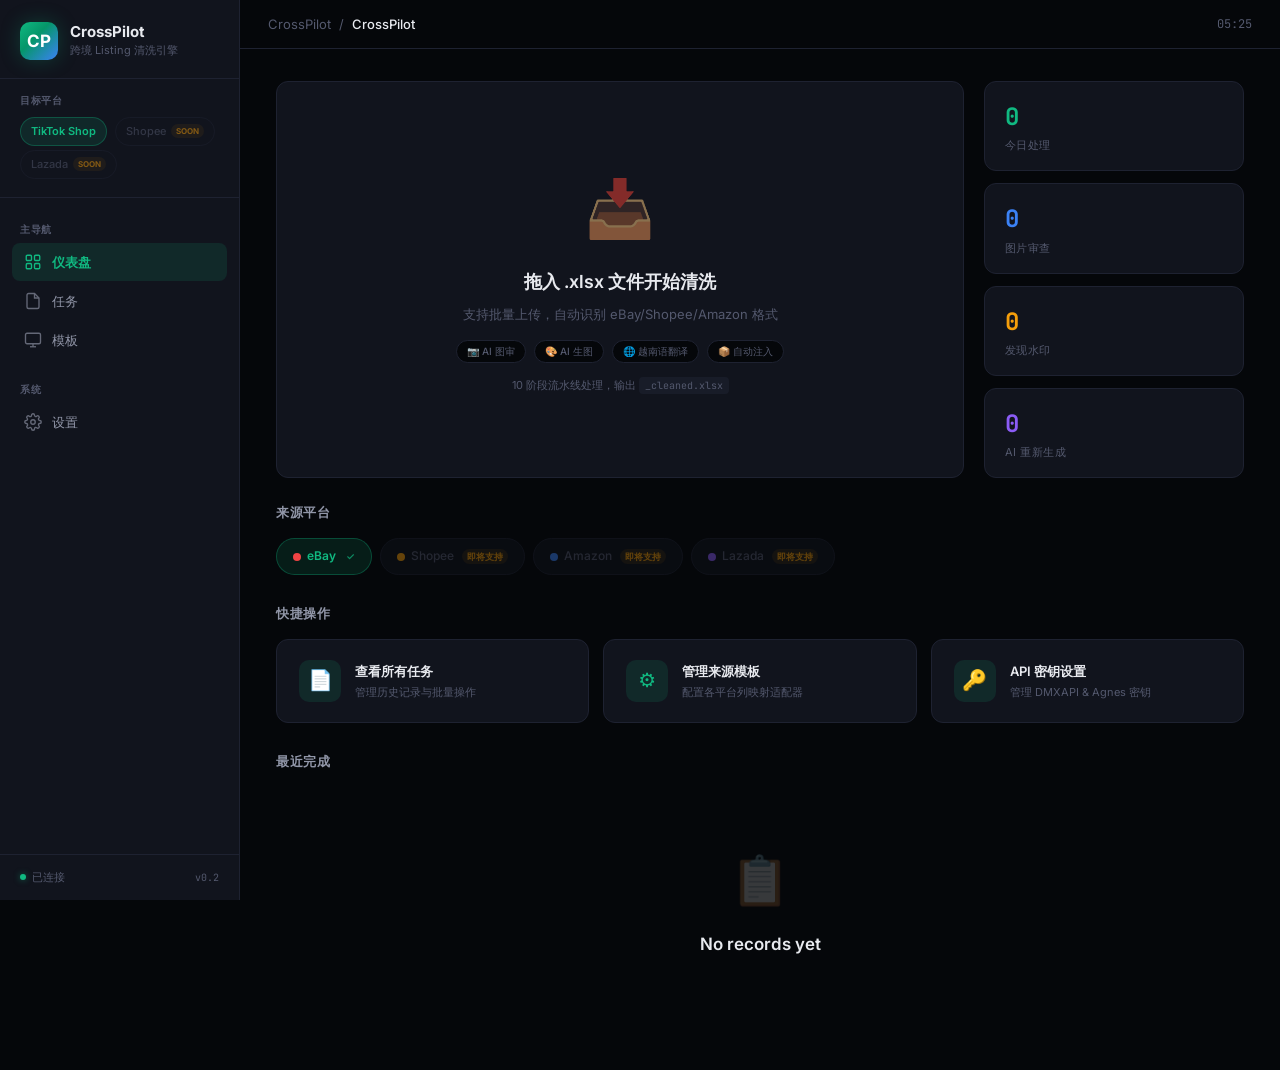
==== web/static/index.html @ ee572683 "chore: initialize sanitized baseline" ====
<!DOCTYPE html>
<html lang="zh-CN">
<head>
<meta charset="utf-8">
<meta name="viewport" content="width=device-width,initial-scale=1">
<title>CrossPilot — 跨境电商 Listing 清洗平台</title>
<link rel="preconnect" href="https://fonts.googleapis.com">
<link href="https://fonts.googleapis.com/css2?family=Inter:wght@400;500;600;700&family=JetBrains+Mono:wght@400;500;600&display=swap" rel="stylesheet">
<link rel="stylesheet" href="styles.css">
</head>
<body>

<div class="app-layout">
  <!-- ====== SIDEBAR ====== -->
  <aside class="sidebar">
    <div class="sidebar-brand">
      <div class="sidebar-logo">CP</div>
      <div>
        <div class="sidebar-title">CrossPilot</div>
        <div class="sidebar-sub">跨境 Listing 清洗引擎</div>
      </div>
    </div>

    <!-- Platform filter -->
    <div class="sidebar-platforms">
      <div class="platform-label">目标平台</div>
      <span class="platform-tag active">TikTok Shop</span>
      <span class="platform-tag soon">Shopee</span>
      <span class="platform-tag soon">Lazada</span>
    </div>

    <nav class="sidebar-nav">
      <div class="sidebar-section">主导航</div>
      <a class="sidebar-item active" data-route="/" href="#/">
        <svg viewBox="0 0 24 24" fill="none" stroke="currentColor" stroke-width="1.8"><rect x="3" y="3" width="7" height="7" rx="1.5"/><rect x="14" y="3" width="7" height="7" rx="1.5"/><rect x="3" y="14" width="7" height="7" rx="1.5"/><rect x="14" y="14" width="7" height="7" rx="1.5"/></svg>
        <span>仪表盘</span>
      </a>
      <a class="sidebar-item" data-route="/tasks" href="#/tasks">
        <svg viewBox="0 0 24 24" fill="none" stroke="currentColor" stroke-width="1.8"><path d="M14 2H6a2 2 0 00-2 2v16a2 2 0 002 2h12a2 2 0 002-2V8z"/><polyline points="14 2 14 8 20 8"/></svg>
        <span>任务</span>
      </a>
      <a class="sidebar-item" data-route="/templates" href="#/templates">
        <svg viewBox="0 0 24 24" fill="none" stroke="currentColor" stroke-width="1.8"><rect x="2" y="3" width="20" height="14" rx="2"/><line x1="8" y1="21" x2="16" y2="21"/><line x1="12" y1="17" x2="12" y2="21"/></svg>
        <span>模板</span>
      </a>

      <div class="sidebar-section" style="margin-top:8px">系统</div>
      <a class="sidebar-item" data-route="/settings" href="#/settings">
        <svg viewBox="0 0 24 24" fill="none" stroke="currentColor" stroke-width="1.8"><circle cx="12" cy="12" r="3"/><path d="M19.4 15a1.65 1.65 0 00.33 1.82l.06.06a2 2 0 01-2.83 2.83l-.06-.06a1.65 1.65 0 00-1.82-.33 1.65 1.65 0 00-1 1.51V21a2 2 0 01-4 0v-.09A1.65 1.65 0 009 19.4a1.65 1.65 0 00-1.82.33l-.06.06a2 2 0 01-2.83-2.83l.06-.06A1.65 1.65 0 004.68 15a1.65 1.65 0 00-1.51-1H3a2 2 0 010-4h.09A1.65 1.65 0 004.6 9a1.65 1.65 0 00-.33-1.82l-.06-.06a2 2 0 012.83-2.83l.06.06A1.65 1.65 0 009 4.68a1.65 1.65 0 001-1.51V3a2 2 0 014 0v.09a1.65 1.65 0 001 1.51 1.65 1.65 0 001.82-.33l.06-.06a2 2 0 012.83 2.83l-.06.06A1.65 1.65 0 0019.4 9a1.65 1.65 0 001.51 1H21a2 2 0 010 4h-.09a1.65 1.65 0 00-1.51 1z"/></svg>
        <span>设置</span>
      </a>
    </nav>

    <div class="sidebar-footer">
      <div class="sidebar-status">
        <div class="sidebar-status-dot" id="conn-dot"></div>
        <span id="conn-label">已连接</span>
      </div>
      <div class="sidebar-version">v0.2</div>
    </div>
  </aside>

  <!-- ====== MAIN ====== -->
  <main class="main">
    <div class="topbar">
      <div class="topbar-left" id="breadcrumb">
        <span style="color:var(--text-muted)">CrossPilot</span>
        <span class="sep">/</span>
        <span class="current">仪表盘</span>
      </div>
      <div class="topbar-right">
        <span class="tb-badge" id="running-badge" hidden>0 运行中</span>
        <span class="tb-clock" id="clock"></span>
      </div>
    </div>

    <div class="content" id="view">
      <!-- Rendered by SPA router -->
    </div>
  </main>
</div>

<div id="toast-container"></div>
<input type="file" id="filepick" accept=".xlsx" multiple hidden>

<script src="app.js?v=5"></script>
</body>
</html>
---- web/static/styles.css ----
/* ===== Design Tokens ===== */
:root {
  --bg: #05070a;
  --bg-elevated: #0b0e14;
  --surface: #11141d;
  --surface-hover: #181c28;
  --border: #1e2231;
  --border-strong: #2a2f40;
  --text: #e8eaef;
  --text-secondary: #9196a8;
  --text-muted: #54596e;
  --accent: #10b981;
  --accent-soft: rgba(16,185,129,.12);
  --accent-hover: #0d9668;
  --blue: #3b82f6;
  --blue-soft: rgba(59,130,246,.12);
  --amber: #f59e0b;
  --amber-soft: rgba(245,158,11,.12);
  --purple: #8b5cf6;
  --purple-soft: rgba(139,92,246,.12);
  --rose: #f43f5e;
  --rose-soft: rgba(244,63,94,.12);
  --cyan: #06b6d4;
  --cyan-soft: rgba(6,182,212,.12);
  --danger: #ef4444;
  --danger-soft: rgba(239,68,68,.1);
  --radius-sm: 8px;
  --radius: 12px;
  --radius-lg: 16px;
  --shadow-sm: 0 1px 2px rgba(0,0,0,.4);
  --shadow: 0 1px 3px rgba(0,0,0,.4), 0 4px 12px rgba(0,0,0,.3);
  --shadow-lg: 0 8px 32px rgba(0,0,0,.5);
  --font: 'Inter', system-ui, -apple-system, sans-serif;
  --font-mono: 'JetBrains Mono', 'Cascadia Code', monospace;
  --transition: 180ms ease;
  --sidebar-w: 240px;
}

/* ===== Reset & Base ===== */
*,*::before,*::after{box-sizing:border-box;margin:0;padding:0}
body{
  font-family:var(--font);background:var(--bg);color:var(--text);
  line-height:1.55;-webkit-font-smoothing:antialiased;min-height:100vh;overflow-x:hidden;
}
h1{font-size:24px;font-weight:700;letter-spacing:-.02em}
h2{font-size:17px;font-weight:600}
h3{font-size:13px;font-weight:600;color:var(--text-secondary);text-transform:uppercase;letter-spacing:.05em;margin-bottom:14px}
a{color:var(--accent);text-decoration:none;transition:color var(--transition)}
a:hover{color:var(--accent-hover)}

/* ===== App Shell ===== */
.app-layout{display:flex;min-height:100vh}

/* ===== Sidebar ===== */
.sidebar{
  width:var(--sidebar-w);min-height:100vh;background:var(--surface);
  border-right:1px solid var(--border);display:flex;flex-direction:column;flex-shrink:0;
  position:sticky;top:0;height:100vh;z-index:10;padding:0;
}
.sidebar-brand{
  padding:22px 20px 18px;display:flex;align-items:center;gap:12px;
  border-bottom:1px solid var(--border);
}
.sidebar-logo{
  width:38px;height:38px;border-radius:10px;
  background:linear-gradient(135deg, #10b981 0%, #059669 40%, #3b82f6 100%);
  display:flex;align-items:center;justify-content:center;
  font-size:17px;color:#fff;font-weight:700;flex-shrink:0;
  box-shadow:0 0 20px rgba(16,185,129,.25);
}
.sidebar-title{font-size:15px;font-weight:700;color:var(--text);line-height:1.2}
.sidebar-sub{font-size:11px;color:var(--text-muted);margin-top:1px}

/* Platform selector in sidebar */
.sidebar-platforms{padding:14px 20px;border-bottom:1px solid var(--border)}
.platform-label{font-size:10px;font-weight:600;color:var(--text-muted);text-transform:uppercase;letter-spacing:.06em;margin-bottom:8px}
.platform-tag{
  display:inline-flex;align-items:center;gap:5px;padding:5px 10px;border-radius:99px;
  font-size:11px;font-weight:500;margin:0 4px 4px 0;cursor:pointer;
  border:1px solid var(--border);color:var(--text-muted);
  transition:all var(--transition);font-family:var(--font);
}
.platform-tag:hover{color:var(--text);border-color:var(--border-strong)}
.platform-tag.active{background:var(--accent-soft);color:var(--accent);border-color:rgba(16,185,129,.3);font-weight:600}
.platform-tag.soon{opacity:.5;cursor:default}
.platform-tag.soon::after{content:'SOON';font-size:8px;font-weight:700;color:var(--amber);background:var(--amber-soft);padding:1px 5px;border-radius:99px}

.sidebar-nav{flex:1;padding:10px 12px;overflow-y:auto}
.sidebar-section{font-size:10px;font-weight:600;color:var(--text-muted);text-transform:uppercase;letter-spacing:.06em;padding:14px 8px 6px}
.sidebar-item{
  display:flex;align-items:center;gap:10px;padding:9px 12px;border-radius:var(--radius-sm);
  font-size:13px;font-weight:500;color:var(--text-secondary);cursor:pointer;
  transition:all var(--transition);border:0;background:transparent;width:100%;text-align:left;
  font-family:var(--font);text-decoration:none;margin-bottom:1px;
}
.sidebar-item:hover{background:var(--surface-hover);color:var(--text)}
.sidebar-item.active{background:var(--accent-soft);color:var(--accent);font-weight:600}
.sidebar-item svg{width:18px;height:18px;flex-shrink:0;opacity:.65}
.sidebar-item.active svg{opacity:1}
.sidebar-item .badge-pill{
  margin-left:auto;font-size:10px;font-weight:700;padding:1px 7px;border-radius:99px;
  background:var(--accent);color:#fff;
}

.sidebar-footer{
  padding:14px 20px;border-top:1px solid var(--border);
  display:flex;align-items:center;justify-content:space-between;
}
.sidebar-status{display:flex;align-items:center;gap:6px;font-size:11px;color:var(--text-muted)}
.sidebar-status-dot{width:6px;height:6px;border-radius:50%;background:var(--accent);flex-shrink:0;box-shadow:0 0 6px rgba(16,185,129,.5)}
.sidebar-version{font-family:var(--font-mono);font-size:10px;color:var(--text-muted)}

/* ===== Main Content ===== */
.main{flex:1;display:flex;flex-direction:column;min-width:0}
.topbar{
  padding:14px 28px;border-bottom:1px solid var(--border);
  background:var(--bg);position:sticky;top:0;z-index:5;
  display:flex;align-items:center;justify-content:space-between;
}
.topbar-left{display:flex;align-items:center;gap:8px;font-size:13px}
.topbar-left .sep{color:var(--text-muted)}
.topbar-left .current{color:var(--text);font-weight:500}
.topbar-right{display:flex;align-items:center;gap:14px}
.tb-badge{
  font-size:11px;font-weight:600;padding:4px 12px;border-radius:99px;
  background:var(--blue-soft);color:var(--blue);
}
.tb-badge.running{animation:pulse-bg 2s ease-in-out infinite}
@keyframes pulse-bg{0%,100%{opacity:1}50%{opacity:.5}}
.tb-clock{font-size:12px;color:var(--text-muted);font-family:var(--font-mono)}

.content{padding:32px 36px 48px;flex:1}

/* ===== Hero Grid (Dashboard) ===== */
.hero-grid{display:grid;grid-template-columns:1fr 260px;gap:20px;margin-bottom:20px}
@media(max-width:900px){.hero-grid{grid-template-columns:1fr}}

/* ===== Upload Hero ===== */
.upload-hero{
  background:var(--surface);border:1px solid var(--border);border-radius:var(--radius);
  padding:40px 36px;text-align:center;cursor:pointer;position:relative;overflow:hidden;
  transition:all var(--transition);min-height:280px;display:flex;align-items:center;justify-content:center;
}
.upload-hero:hover{border-color:var(--accent);box-shadow:0 0 30px rgba(16,185,129,.1)}
.upload-hero.over{border-color:var(--accent);background:rgba(16,185,129,.04);box-shadow:0 0 40px rgba(16,185,129,.15)}
.upload-hero-content{position:relative;z-index:1}
.upload-hero-icon{font-size:56px;margin-bottom:16px;display:block;opacity:.5}
.upload-hero.over .upload-hero-icon{opacity:.8;color:var(--accent)}
.upload-hero-title{font-size:18px;font-weight:600;color:var(--text);margin-bottom:8px}
.upload-hero-sub{font-size:13px;color:var(--text-muted);margin-bottom:16px}
.upload-hero-meta{display:flex;gap:8px;justify-content:center;flex-wrap:wrap;margin-bottom:14px}
.uh-tag{font-size:10px;font-weight:500;color:var(--text-muted);background:var(--bg);padding:3px 10px;border-radius:99px;border:1px solid var(--border)}
.upload-hero-hint{font-size:11px;color:var(--text-muted)}
.upload-hero-hint code{background:var(--surface-hover);padding:2px 6px;border-radius:4px;font-family:var(--font-mono);font-size:10px}

/* ===== Stats Panel (compact, right side) ===== */
.stats-panel{display:flex;flex-direction:column;gap:12px}
.stat-mini{
  background:var(--surface);border:1px solid var(--border);border-radius:var(--radius);
  padding:16px 20px;transition:all var(--transition);
}
.stat-mini:hover{border-color:var(--border-strong)}
.stat-mini-val{font-family:var(--font-mono);font-size:24px;font-weight:700;margin-bottom:2px}
.stat-mini-lbl{font-size:11px;color:var(--text-muted);text-transform:uppercase;letter-spacing:.04em}

/* ===== Hero Section (Dashboard welcome) ===== */
.welcome-card{
  background:linear-gradient(135deg, var(--surface) 0%, #151a28 50%, #0f1a15 100%);
  border:1px solid var(--border);border-radius:var(--radius-lg);padding:32px 36px;
  margin-bottom:28px;position:relative;overflow:hidden;
}
.welcome-card::after{
  content:'';position:absolute;top:-60px;right:-40px;width:200px;height:200px;
  background:radial-gradient(circle, rgba(16,185,129,.08) 0%, transparent 70%);
  border-radius:50%;pointer-events:none;
}
.welcome-title{font-size:22px;font-weight:700;color:var(--text);margin-bottom:6px}
.welcome-sub{font-size:14px;color:var(--text-muted);max-width:500px}
.welcome-actions{display:flex;gap:10px;margin-top:18px}

/* ===== Stat Cards ===== */
.stat-grid{display:grid;grid-template-columns:repeat(auto-fit,minmax(170px,1fr));gap:14px;margin-bottom:28px}
.stat-card{
  background:var(--surface);border:1px solid var(--border);border-radius:var(--radius);
  padding:18px 20px;transition:all var(--transition);
}
.stat-card:hover{border-color:var(--border-strong)}
.stat-card .stat-icon{font-size:22px;margin-bottom:10px;display:block;opacity:.8}
.stat-card .val{font-family:var(--font-mono);font-size:28px;font-weight:700;color:var(--text);margin-bottom:3px}
.stat-card .lbl{font-size:12px;color:var(--text-muted)}
.stat-card.accent{border-color:rgba(16,185,129,.2);background:var(--accent-soft)}
.stat-card.accent .val{color:var(--accent)}
.stat-card.blue{border-color:rgba(59,130,246,.2);background:var(--blue-soft)}
.stat-card.blue .val{color:var(--blue)}
.stat-card.amber{border-color:rgba(245,158,11,.2);background:var(--amber-soft)}
.stat-card.amber .val{color:var(--amber)}

/* ===== Section Header ===== */
.section-head{display:flex;align-items:center;justify-content:space-between;margin-bottom:16px}
.section-head h3{margin-bottom:0}
.section-actions{display:flex;gap:8px}

/* ===== Upload Zone (compact for dashboard) ===== */
.drop-zone{
  border:2px dashed var(--border);border-radius:var(--radius);
  padding:36px 24px;text-align:center;cursor:pointer;
  transition:all var(--transition);background:var(--surface);
  margin-bottom:20px;
}
.drop-zone:hover{border-color:var(--accent-hover);background:rgba(16,185,129,.02)}
.drop-zone.over{border-color:var(--accent);background:rgba(16,185,129,.05)}
.drop-zone-icon{font-size:32px;margin-bottom:10px;display:block;opacity:.35}
.drop-zone.over .drop-zone-icon{opacity:.5;color:var(--accent)}
.drop-zone h2{font-size:15px;font-weight:600;margin-bottom:4px}
.drop-zone p{font-size:13px;color:var(--text-muted)}
.drop-hint{font-size:11px;color:var(--text-muted);margin-top:8px}
.drop-hint code{background:var(--surface-hover);padding:2px 6px;border-radius:4px;font-family:var(--font-mono);font-size:10px}

/* Platform selector row above upload */
.platform-row{
  display:flex;gap:8px;margin-bottom:20px;flex-wrap:wrap;
}
.platform-chip{
  display:flex;align-items:center;gap:6px;padding:8px 16px;border-radius:99px;
  font-size:12px;font-weight:500;cursor:pointer;
  border:1px solid var(--border);background:var(--surface);color:var(--text-muted);
  transition:all var(--transition);font-family:var(--font);
}
.platform-chip:hover{border-color:var(--border-strong);color:var(--text)}
.platform-chip.active{background:var(--accent-soft);color:var(--accent);border-color:rgba(16,185,129,.3);font-weight:600}
.platform-chip .chip-dot{width:8px;height:8px;border-radius:50%;flex-shrink:0}
.platform-chip .chip-dot.ebay{background:var(--danger)}
.platform-chip .chip-dot.shopee{background:var(--amber)}
.platform-chip .chip-dot.amazon{background:var(--blue)}
.platform-chip .chip-dot.lazada{background:var(--purple)}
.platform-chip.soon{opacity:.4;cursor:default}
.platform-chip.soon .chip-soon{font-size:9px;font-weight:700;color:var(--amber);background:var(--amber-soft);padding:1px 5px;border-radius:99px;margin-left:2px}

/* ===== Cards ===== */
.card{
  background:var(--surface);border:1px solid var(--border);
  border-radius:var(--radius);padding:22px;
  transition:border-color var(--transition);
}
.card:hover{border-color:var(--border-strong)}

/* ===== Progress Card ===== */
.task-card{margin-bottom:20px}
.task-head{display:flex;justify-content:space-between;align-items:flex-start;margin-bottom:14px;gap:12px}
.task-head h2{font-size:15px;font-weight:600;word-break:break-all}
.task-meta{font-size:12px;color:var(--text-muted);display:flex;gap:12px;align-items:center;flex-wrap:wrap}
.badge{
  display:inline-block;padding:3px 10px;border-radius:99px;
  font-size:10px;font-weight:600;text-transform:uppercase;letter-spacing:.04em;
}
.badge-queued{background:var(--surface-hover);color:var(--text-muted)}
.badge-running{background:var(--blue-soft);color:var(--blue)}
.badge-done{background:var(--accent-soft);color:var(--accent)}
.badge-failed{background:var(--danger-soft);color:var(--danger)}

/* ===== Stage Pipeline ===== */
.stages{display:flex;gap:3px;margin-bottom:10px;overflow-x:auto;padding:1px}
.stage-dot{flex:1;min-width:18px;height:5px;border-radius:99px;background:var(--border);transition:all var(--transition)}
.stage-dot.done{background:var(--accent)}
.stage-dot.current{background:var(--accent);box-shadow:0 0 8px rgba(16,185,129,.4);animation:pulse 2s ease-in-out infinite}
@keyframes pulse{0%,100%{box-shadow:0 0 8px rgba(16,185,129,.4)}50%{box-shadow:0 0 16px rgba(16,185,129,.6)}}
.stage-labels{display:flex;justify-content:space-between;gap:3px;overflow-x:auto}
.stage-label{font-size:9px;text-align:center;color:var(--text-muted);min-width:42px}
.stage-label.active{color:var(--accent);font-weight:600}

/* ===== Progress Bar ===== */
.progress-section{margin:14px 0}
.progress-info{display:flex;justify-content:space-between;align-items:baseline;margin-bottom:7px}
.progress-title{font-size:13px;font-weight:500}
.progress-stats{font-size:13px;color:var(--text-secondary)}
.progress-stats span{font-family:var(--font-mono);font-weight:500;color:var(--text)}
.progress-bar{height:8px;background:var(--bg);border-radius:99px;overflow:hidden}
.progress-fill{height:100%;background:linear-gradient(90deg, var(--accent), #059669);border-radius:99px;transition:width .4s ease}
.progress-eta{font-size:11px;color:var(--text-muted);margin-top:5px;font-family:var(--font-mono)}

/* ===== Buttons ===== */
.btn{
  display:inline-flex;align-items:center;gap:6px;
  padding:9px 18px;border-radius:var(--radius-sm);font-family:var(--font);
  font-size:13px;font-weight:600;cursor:pointer;transition:all var(--transition);
  border:0;text-decoration:none;white-space:nowrap;
}
.btn-primary{background:var(--accent);color:#fff;box-shadow:0 0 16px rgba(16,185,129,.15)}
.btn-primary:hover{background:var(--accent-hover);box-shadow:0 0 24px rgba(16,185,129,.25)}
.btn-ghost{background:transparent;color:var(--text-secondary);border:1px solid var(--border)}
.btn-ghost:hover{background:var(--surface-hover);color:var(--text);border-color:var(--border-strong)}
.btn-danger{background:transparent;color:var(--danger);border:1px solid rgba(239,68,68,.25)}
.btn-danger:hover{background:var(--danger-soft)}
.btn-sm{padding:5px 11px;font-size:11px;border-radius:6px}
.btn-lg{padding:12px 26px;font-size:15px}
.cta-row{display:flex;gap:10px;align-items:center;flex-wrap:wrap;margin-top:16px}

/* ===== Table ===== */
.table-wrap{border-radius:var(--radius);border:1px solid var(--border);overflow:hidden}
.table-wrap table{width:100%;border-collapse:collapse;font-size:13px}
.table-wrap th{padding:10px 16px;text-align:left;font-size:10px;font-weight:600;color:var(--text-muted);text-transform:uppercase;letter-spacing:.05em;background:var(--surface);border-bottom:1px solid var(--border)}
.table-wrap td{padding:11px 16px;border-bottom:1px solid var(--border);color:var(--text-secondary)}
.table-wrap tr:hover td{background:var(--surface-hover);color:var(--text)}
.table-wrap tr:last-child td{border-bottom:0}
.status-dot{display:inline-block;width:7px;height:7px;border-radius:50%}
.status-dot.queued{background:var(--text-muted)}
.status-dot.running{background:var(--blue);animation:pulse 1.5s ease-in-out infinite}
.status-dot.done{background:var(--accent)}
.status-dot.failed{background:var(--danger)}

/* ===== Empty State ===== */
.empty-state{padding:56px 16px;text-align:center}
.empty-state-icon{font-size:48px;opacity:.2;margin-bottom:14px;display:block}
.empty-state h3{font-size:17px;color:var(--text);margin-bottom:8px;text-transform:none;letter-spacing:0}
.empty-state p{font-size:13px;color:var(--text-muted);max-width:420px;margin:0 auto 16px}

/* ===== Timeline ===== */
.timeline{position:relative;padding-left:28px}
.timeline::before{content:'';position:absolute;left:7px;top:4px;bottom:4px;width:2px;background:var(--border)}
.tl-item{position:relative;padding-bottom:18px}
.tl-item:last-child{padding-bottom:0}
.tl-dot{position:absolute;left:-25px;top:4px;width:12px;height:12px;border-radius:50%;background:var(--border);border:2px solid var(--surface)}
.tl-dot.done{background:var(--accent)}
.tl-dot.current{background:var(--accent);box-shadow:0 0 8px rgba(16,185,129,.5)}
.tl-dot.failed{background:var(--danger)}
.tl-stage{font-size:14px;font-weight:500;color:var(--text)}
.tl-detail{font-size:11px;color:var(--text-muted);margin-top:2px;font-family:var(--font-mono)}

/* ===== Thumbnail grid ===== */
.thumb-grid{display:grid;grid-template-columns:repeat(auto-fill,minmax(110px,1fr));gap:8px}
.thumb-item{aspect-ratio:1;border-radius:var(--radius-sm);overflow:hidden;background:var(--bg);border:1px solid var(--border);position:relative}
.thumb-item img{width:100%;height:100%;object-fit:cover}
.thumb-badge{position:absolute;bottom:4px;right:4px;font-size:9px;padding:1px 6px;border-radius:99px;font-weight:700;color:#fff}
.thumb-badge.wm{background:var(--amber)}.thumb-badge.gen{background:var(--blue)}

/* ===== Settings ===== */
.form-group{margin-bottom:22px}
.form-group label{display:block;font-size:13px;font-weight:500;margin-bottom:6px;color:var(--text-secondary)}
.form-group small{display:block;font-size:11px;color:var(--text-muted);margin-top:4px}
.form-row{display:flex;gap:8px}.form-row input{flex:1}
input[type="password"],input[type="text"],select{
  width:100%;padding:10px 14px;border:1px solid var(--border);border-radius:var(--radius-sm);
  background:var(--bg);color:var(--text);font-family:var(--font-mono);font-size:13px;
  transition:border-color var(--transition);outline:0;
}
input:focus,select:focus{border-color:var(--accent)}
input::placeholder{color:var(--text-muted)}
select{font-family:var(--font)}
.key-status{font-size:11px;padding:3px 10px;border-radius:99px;display:inline-block;font-weight:600}
.key-status.set{background:var(--accent-soft);color:var(--accent)}
.key-status.unset{background:var(--danger-soft);color:var(--danger)}

/* ===== Error ===== */
.error-block{
  background:var(--danger-soft);border:1px solid rgba(239,68,68,.2);
  border-radius:var(--radius-sm);padding:14px 16px;
  font-family:var(--font-mono);font-size:12px;color:var(--danger);
  white-space:pre-wrap;word-break:break-all;max-height:200px;overflow:auto;
}

/* ===== Toast ===== */
.toast{position:fixed;bottom:24px;right:24px;padding:12px 20px;border-radius:var(--radius-sm);font-size:13px;font-weight:500;z-index:100;box-shadow:var(--shadow-lg);animation:slideUp .3s ease}
@keyframes slideUp{from{opacity:0;transform:translateY(12px)}to{opacity:1;transform:translateY(0)}}
.toast-success{background:var(--accent);color:#fff}
.toast-error{background:var(--danger);color:#fff}

/* ===== Quick Actions (dashboard) ===== */
.quick-grid{display:grid;grid-template-columns:repeat(auto-fit,minmax(220px,1fr));gap:14px;margin-bottom:28px}
.quick-card{
  background:var(--surface);border:1px solid var(--border);border-radius:var(--radius);
  padding:20px 22px;cursor:pointer;transition:all var(--transition);
  display:flex;align-items:center;gap:14px;
}
.quick-card:hover{border-color:var(--border-strong);background:var(--surface-hover)}
.quick-card .qc-icon{
  width:42px;height:42px;border-radius:10px;display:flex;align-items:center;justify-content:center;
  font-size:20px;flex-shrink:0;
}
.qc-icon.ebay{background:rgba(244,63,94,.12);color:var(--rose)}
.qc-icon.shopee{background:var(--amber-soft);color:var(--amber)}
.qc-icon.amazon{background:var(--blue-soft);color:var(--blue)}
.qc-icon.lazada{background:var(--purple-soft);color:var(--purple)}
.qc-icon.generic{background:var(--accent-soft);color:var(--accent)}
.quick-card .qc-text{font-size:13px;font-weight:600;color:var(--text)}
.quick-card .qc-sub{font-size:11px;color:var(--text-muted);margin-top:2px}

/* ===== Template Card ===== */
.template-card{display:flex;align-items:center;justify-content:space-between;padding:14px 18px;border:1px solid var(--border);border-radius:var(--radius);margin-bottom:8px;background:var(--surface)}
.template-card code{font-family:var(--font-mono);color:var(--text);font-size:13px}
.template-card .tmpl-meta{font-size:11px;color:var(--text-muted);margin-top:2px}
.template-card .badge{font-size:10px}

/* ===== Responsive ===== */
@media(max-width:768px){
  .sidebar{width:54px}
  .sidebar-title,.sidebar-sub,.sidebar-platforms,.sidebar-section,.sidebar-item span,.sidebar-footer{display:none}
  .sidebar-item{justify-content:center;padding:10px}
  .sidebar-nav{padding:8px 4px}
  .sidebar-brand{justify-content:center;padding:14px 0}
  .content{padding:16px}
  .stat-grid{grid-template-columns:repeat(2,1fr)}
  .quick-grid{grid-template-columns:1fr}
  .stages{gap:2px}.stage-dot{min-width:12px;height:3px}.stage-label{font-size:7px;min-width:32px}
  .table-wrap{overflow-x:auto}.table-wrap table{min-width:600px}
  .welcome-card{padding:20px 22px}
}
/* Spinner */
.spinner {
  width: 36px; height: 36px;
  border: 3px solid var(--border);
  border-top-color: var(--accent);
  border-radius: 50%;
  animation: spin .6s linear infinite;
  margin: 0 auto;
}
@keyframes spin { to { transform: rotate(360deg); } }
}
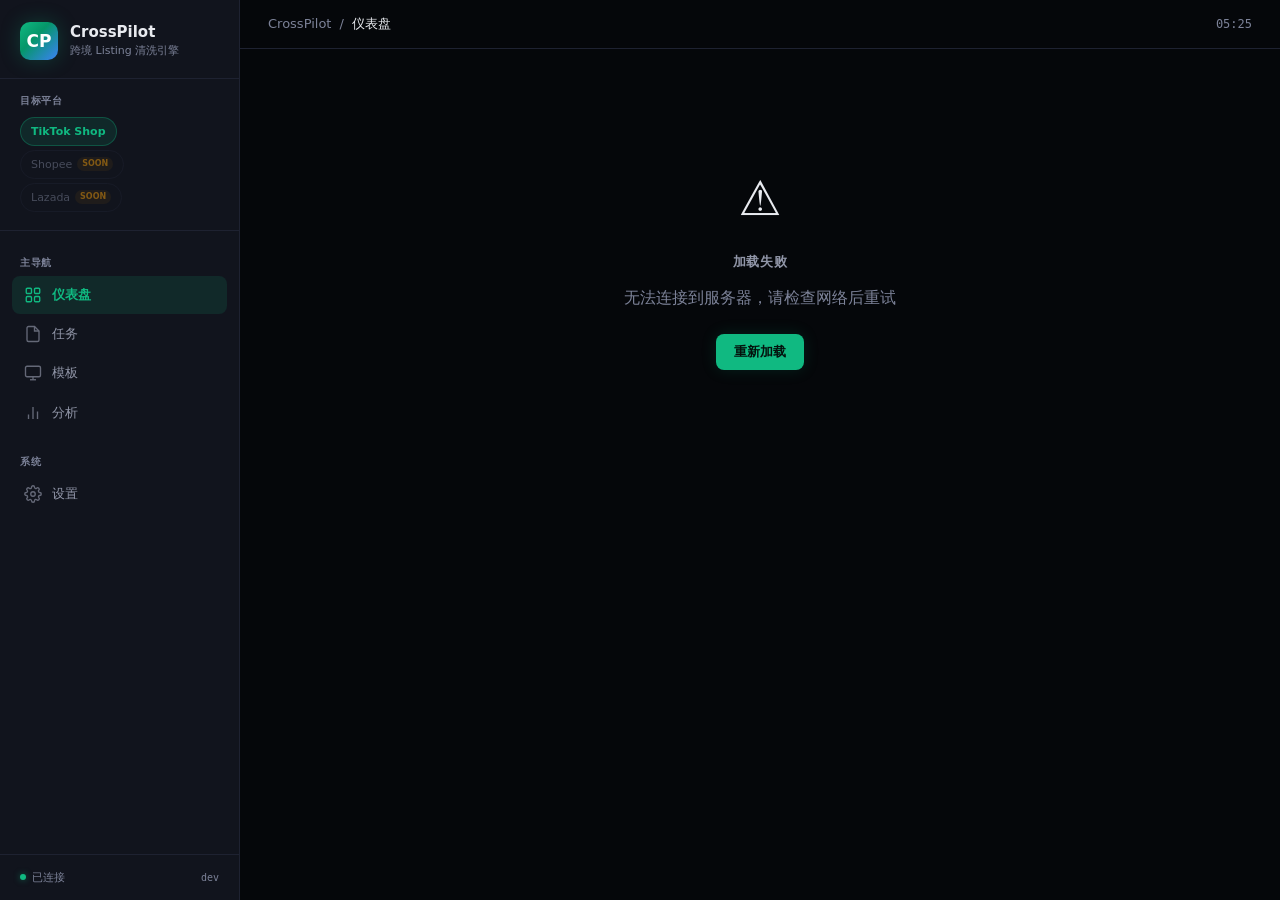
==== commit 159c2b0c: "feat: prepare CrossPilot v2 release slice Created via GitHub API because local git HTTPS/SSH transpo" ====
--- a/web/static/index.html
+++ b/web/static/index.html
@@ -1,88 +1,91 @@
-<!DOCTYPE html>
-<html lang="zh-CN">
-<head>
-<meta charset="utf-8">
-<meta name="viewport" content="width=device-width,initial-scale=1">
-<title>CrossPilot — 跨境电商 Listing 清洗平台</title>
-<link rel="preconnect" href="https://fonts.googleapis.com">
-<link href="https://fonts.googleapis.com/css2?family=Inter:wght@400;500;600;700&family=JetBrains+Mono:wght@400;500;600&display=swap" rel="stylesheet">
-<link rel="stylesheet" href="styles.css">
-</head>
-<body>
-
-<div class="app-layout">
-  <!-- ====== SIDEBAR ====== -->
-  <aside class="sidebar">
-    <div class="sidebar-brand">
-      <div class="sidebar-logo">CP</div>
-      <div>
-        <div class="sidebar-title">CrossPilot</div>
-        <div class="sidebar-sub">跨境 Listing 清洗引擎</div>
-      </div>
-    </div>
-
-    <!-- Platform filter -->
-    <div class="sidebar-platforms">
-      <div class="platform-label">目标平台</div>
-      <span class="platform-tag active">TikTok Shop</span>
-      <span class="platform-tag soon">Shopee</span>
-      <span class="platform-tag soon">Lazada</span>
-    </div>
-
-    <nav class="sidebar-nav">
-      <div class="sidebar-section">主导航</div>
-      <a class="sidebar-item active" data-route="/" href="#/">
-        <svg viewBox="0 0 24 24" fill="none" stroke="currentColor" stroke-width="1.8"><rect x="3" y="3" width="7" height="7" rx="1.5"/><rect x="14" y="3" width="7" height="7" rx="1.5"/><rect x="3" y="14" width="7" height="7" rx="1.5"/><rect x="14" y="14" width="7" height="7" rx="1.5"/></svg>
-        <span>仪表盘</span>
-      </a>
-      <a class="sidebar-item" data-route="/tasks" href="#/tasks">
-        <svg viewBox="0 0 24 24" fill="none" stroke="currentColor" stroke-width="1.8"><path d="M14 2H6a2 2 0 00-2 2v16a2 2 0 002 2h12a2 2 0 002-2V8z"/><polyline points="14 2 14 8 20 8"/></svg>
-        <span>任务</span>
-      </a>
-      <a class="sidebar-item" data-route="/templates" href="#/templates">
-        <svg viewBox="0 0 24 24" fill="none" stroke="currentColor" stroke-width="1.8"><rect x="2" y="3" width="20" height="14" rx="2"/><line x1="8" y1="21" x2="16" y2="21"/><line x1="12" y1="17" x2="12" y2="21"/></svg>
-        <span>模板</span>
-      </a>
-
-      <div class="sidebar-section" style="margin-top:8px">系统</div>
-      <a class="sidebar-item" data-route="/settings" href="#/settings">
-        <svg viewBox="0 0 24 24" fill="none" stroke="currentColor" stroke-width="1.8"><circle cx="12" cy="12" r="3"/><path d="M19.4 15a1.65 1.65 0 00.33 1.82l.06.06a2 2 0 01-2.83 2.83l-.06-.06a1.65 1.65 0 00-1.82-.33 1.65 1.65 0 00-1 1.51V21a2 2 0 01-4 0v-.09A1.65 1.65 0 009 19.4a1.65 1.65 0 00-1.82.33l-.06.06a2 2 0 01-2.83-2.83l.06-.06A1.65 1.65 0 004.68 15a1.65 1.65 0 00-1.51-1H3a2 2 0 010-4h.09A1.65 1.65 0 004.6 9a1.65 1.65 0 00-.33-1.82l-.06-.06a2 2 0 012.83-2.83l.06.06A1.65 1.65 0 009 4.68a1.65 1.65 0 001-1.51V3a2 2 0 014 0v.09a1.65 1.65 0 001 1.51 1.65 1.65 0 001.82-.33l.06-.06a2 2 0 012.83 2.83l-.06.06A1.65 1.65 0 0019.4 9a1.65 1.65 0 001.51 1H21a2 2 0 010 4h-.09a1.65 1.65 0 00-1.51 1z"/></svg>
-        <span>设置</span>
-      </a>
-    </nav>
-
-    <div class="sidebar-footer">
-      <div class="sidebar-status">
-        <div class="sidebar-status-dot" id="conn-dot"></div>
-        <span id="conn-label">已连接</span>
-      </div>
-      <div class="sidebar-version">v0.2</div>
-    </div>
-  </aside>
-
-  <!-- ====== MAIN ====== -->
-  <main class="main">
-    <div class="topbar">
-      <div class="topbar-left" id="breadcrumb">
-        <span style="color:var(--text-muted)">CrossPilot</span>
-        <span class="sep">/</span>
-        <span class="current">仪表盘</span>
-      </div>
-      <div class="topbar-right">
-        <span class="tb-badge" id="running-badge" hidden>0 运行中</span>
-        <span class="tb-clock" id="clock"></span>
-      </div>
-    </div>
-
-    <div class="content" id="view">
-      <!-- Rendered by SPA router -->
-    </div>
-  </main>
-</div>
-
-<div id="toast-container"></div>
-<input type="file" id="filepick" accept=".xlsx" multiple hidden>
-
-<script src="app.js?v=5"></script>
-</body>
-</html>+<!DOCTYPE html>
+<html lang="zh-CN">
+<head>
+<meta charset="utf-8">
+<meta name="viewport" content="width=device-width,initial-scale=1">
+<title>CrossPilot — 跨境电商 Listing 清洗平台</title>
+  <link rel="icon" href="data:image/svg+xml,%3Csvg xmlns='http://www.w3.org/2000/svg' viewBox='0 0 64 64'%3E%3Crect width='64' height='64' rx='16' fill='%2310b981'/%3E%3Ctext x='32' y='41' text-anchor='middle' font-family='Arial,sans-serif' font-size='28' font-weight='700' fill='white'%3ECP%3C/text%3E%3C/svg%3E">
+  <link rel="stylesheet" href="styles.css">
+</head>
+<body>
+
+<div class="app-layout">
+  <!-- ====== SIDEBAR ====== -->
+  <aside class="sidebar">
+    <div class="sidebar-brand">
+      <div class="sidebar-logo">CP</div>
+      <div>
+        <div class="sidebar-title">CrossPilot</div>
+        <div class="sidebar-sub">跨境 Listing 清洗引擎</div>
+      </div>
+    </div>
+
+    <!-- Platform filter -->
+    <div class="sidebar-platforms">
+      <div class="platform-label">目标平台</div>
+      <span class="platform-tag active">TikTok Shop</span>
+      <span class="platform-tag soon">Shopee</span>
+      <span class="platform-tag soon">Lazada</span>
+    </div>
+
+    <nav class="sidebar-nav">
+      <div class="sidebar-section">主导航</div>
+      <a class="sidebar-item active" data-route="/" href="#/" aria-label="仪表盘">
+        <svg aria-hidden="true" focusable="false" viewBox="0 0 24 24" fill="none" stroke="currentColor" stroke-width="1.8"><rect x="3" y="3" width="7" height="7" rx="1.5"/><rect x="14" y="3" width="7" height="7" rx="1.5"/><rect x="3" y="14" width="7" height="7" rx="1.5"/><rect x="14" y="14" width="7" height="7" rx="1.5"/></svg>
+        <span>仪表盘</span>
+      </a>
+      <a class="sidebar-item" data-route="/tasks" href="#/tasks" aria-label="任务">
+        <svg aria-hidden="true" focusable="false" viewBox="0 0 24 24" fill="none" stroke="currentColor" stroke-width="1.8"><path d="M14 2H6a2 2 0 00-2 2v16a2 2 0 002 2h12a2 2 0 002-2V8z"/><polyline points="14 2 14 8 20 8"/></svg>
+        <span>任务</span>
+      </a>
+      <a class="sidebar-item" data-route="/templates" href="#/templates" aria-label="模板">
+        <svg aria-hidden="true" focusable="false" viewBox="0 0 24 24" fill="none" stroke="currentColor" stroke-width="1.8"><rect x="2" y="3" width="20" height="14" rx="2"/><line x1="8" y1="21" x2="16" y2="21"/><line x1="12" y1="17" x2="12" y2="21"/></svg>
+        <span>模板</span>
+      </a>
+      <a class="sidebar-item" data-route="/analytics" href="#/analytics" aria-label="分析">
+        <svg aria-hidden="true" focusable="false" viewBox="0 0 24 24" fill="none" stroke="currentColor" stroke-width="1.8"><line x1="18" y1="20" x2="18" y2="10"/><line x1="12" y1="20" x2="12" y2="4"/><line x1="6" y1="20" x2="6" y2="14"/></svg>
+        <span>分析</span>
+      </a>
+
+      <div class="sidebar-section" style="margin-top:8px">系统</div>
+      <a class="sidebar-item" data-route="/settings" href="#/settings" aria-label="设置">
+        <svg aria-hidden="true" focusable="false" viewBox="0 0 24 24" fill="none" stroke="currentColor" stroke-width="1.8"><circle cx="12" cy="12" r="3"/><path d="M19.4 15a1.65 1.65 0 00.33 1.82l.06.06a2 2 0 01-2.83 2.83l-.06-.06a1.65 1.65 0 00-1.82-.33 1.65 1.65 0 00-1 1.51V21a2 2 0 01-4 0v-.09A1.65 1.65 0 009 19.4a1.65 1.65 0 00-1.82.33l-.06.06a2 2 0 01-2.83-2.83l.06-.06A1.65 1.65 0 004.68 15a1.65 1.65 0 00-1.51-1H3a2 2 0 010-4h.09A1.65 1.65 0 004.6 9a1.65 1.65 0 00-.33-1.82l-.06-.06a2 2 0 012.83-2.83l.06.06A1.65 1.65 0 009 4.68a1.65 1.65 0 001-1.51V3a2 2 0 014 0v.09a1.65 1.65 0 001 1.51 1.65 1.65 0 001.82-.33l.06-.06a2 2 0 012.83 2.83l-.06.06A1.65 1.65 0 0019.4 9a1.65 1.65 0 001.51 1H21a2 2 0 010 4h-.09a1.65 1.65 0 00-1.51 1z"/></svg>
+        <span>设置</span>
+      </a>
+    </nav>
+
+    <div class="sidebar-footer">
+      <div class="sidebar-status">
+        <div class="sidebar-status-dot" id="conn-dot"></div>
+        <span id="conn-label">已连接</span>
+      </div>
+      <div class="sidebar-version" id="sidebar-version">v...</div>
+    </div>
+  </aside>
+
+  <!-- ====== MAIN ====== -->
+  <main class="main">
+    <div class="topbar">
+      <div class="topbar-left" id="breadcrumb">
+        <span style="color:var(--text-muted)">CrossPilot</span>
+        <span class="sep">/</span>
+        <span class="current">仪表盘</span>
+      </div>
+      <div class="topbar-right">
+        <span class="tb-badge" id="running-badge" hidden>0 运行中</span>
+        <span class="tb-clock" id="clock"></span>
+      </div>
+    </div>
+
+    <div class="content" id="view">
+      <!-- Rendered by SPA router -->
+    </div>
+  </main>
+</div>
+
+  <div id="toast-container" aria-live="polite" aria-atomic="true"></div>
+<input type="file" id="filepick" accept=".xlsx,.json" multiple hidden>
+
+<script src="app.js?v=20"></script>
+</body>
+</html>
--- a/web/static/styles.css
+++ b/web/static/styles.css
@@ -1,417 +1,632 @@
-/* ===== Design Tokens ===== */
-:root {
-  --bg: #05070a;
-  --bg-elevated: #0b0e14;
-  --surface: #11141d;
-  --surface-hover: #181c28;
-  --border: #1e2231;
-  --border-strong: #2a2f40;
-  --text: #e8eaef;
-  --text-secondary: #9196a8;
-  --text-muted: #54596e;
-  --accent: #10b981;
-  --accent-soft: rgba(16,185,129,.12);
-  --accent-hover: #0d9668;
-  --blue: #3b82f6;
-  --blue-soft: rgba(59,130,246,.12);
-  --amber: #f59e0b;
-  --amber-soft: rgba(245,158,11,.12);
-  --purple: #8b5cf6;
-  --purple-soft: rgba(139,92,246,.12);
-  --rose: #f43f5e;
-  --rose-soft: rgba(244,63,94,.12);
-  --cyan: #06b6d4;
-  --cyan-soft: rgba(6,182,212,.12);
-  --danger: #ef4444;
-  --danger-soft: rgba(239,68,68,.1);
-  --radius-sm: 8px;
-  --radius: 12px;
-  --radius-lg: 16px;
-  --shadow-sm: 0 1px 2px rgba(0,0,0,.4);
-  --shadow: 0 1px 3px rgba(0,0,0,.4), 0 4px 12px rgba(0,0,0,.3);
-  --shadow-lg: 0 8px 32px rgba(0,0,0,.5);
-  --font: 'Inter', system-ui, -apple-system, sans-serif;
-  --font-mono: 'JetBrains Mono', 'Cascadia Code', monospace;
-  --transition: 180ms ease;
-  --sidebar-w: 240px;
-}
-
-/* ===== Reset & Base ===== */
-*,*::before,*::after{box-sizing:border-box;margin:0;padding:0}
-body{
-  font-family:var(--font);background:var(--bg);color:var(--text);
-  line-height:1.55;-webkit-font-smoothing:antialiased;min-height:100vh;overflow-x:hidden;
-}
-h1{font-size:24px;font-weight:700;letter-spacing:-.02em}
-h2{font-size:17px;font-weight:600}
-h3{font-size:13px;font-weight:600;color:var(--text-secondary);text-transform:uppercase;letter-spacing:.05em;margin-bottom:14px}
-a{color:var(--accent);text-decoration:none;transition:color var(--transition)}
-a:hover{color:var(--accent-hover)}
-
-/* ===== App Shell ===== */
-.app-layout{display:flex;min-height:100vh}
-
-/* ===== Sidebar ===== */
-.sidebar{
-  width:var(--sidebar-w);min-height:100vh;background:var(--surface);
-  border-right:1px solid var(--border);display:flex;flex-direction:column;flex-shrink:0;
-  position:sticky;top:0;height:100vh;z-index:10;padding:0;
-}
-.sidebar-brand{
-  padding:22px 20px 18px;display:flex;align-items:center;gap:12px;
-  border-bottom:1px solid var(--border);
-}
-.sidebar-logo{
-  width:38px;height:38px;border-radius:10px;
-  background:linear-gradient(135deg, #10b981 0%, #059669 40%, #3b82f6 100%);
-  display:flex;align-items:center;justify-content:center;
-  font-size:17px;color:#fff;font-weight:700;flex-shrink:0;
-  box-shadow:0 0 20px rgba(16,185,129,.25);
-}
-.sidebar-title{font-size:15px;font-weight:700;color:var(--text);line-height:1.2}
-.sidebar-sub{font-size:11px;color:var(--text-muted);margin-top:1px}
-
-/* Platform selector in sidebar */
-.sidebar-platforms{padding:14px 20px;border-bottom:1px solid var(--border)}
-.platform-label{font-size:10px;font-weight:600;color:var(--text-muted);text-transform:uppercase;letter-spacing:.06em;margin-bottom:8px}
-.platform-tag{
-  display:inline-flex;align-items:center;gap:5px;padding:5px 10px;border-radius:99px;
-  font-size:11px;font-weight:500;margin:0 4px 4px 0;cursor:pointer;
-  border:1px solid var(--border);color:var(--text-muted);
-  transition:all var(--transition);font-family:var(--font);
-}
-.platform-tag:hover{color:var(--text);border-color:var(--border-strong)}
-.platform-tag.active{background:var(--accent-soft);color:var(--accent);border-color:rgba(16,185,129,.3);font-weight:600}
-.platform-tag.soon{opacity:.5;cursor:default}
-.platform-tag.soon::after{content:'SOON';font-size:8px;font-weight:700;color:var(--amber);background:var(--amber-soft);padding:1px 5px;border-radius:99px}
-
-.sidebar-nav{flex:1;padding:10px 12px;overflow-y:auto}
-.sidebar-section{font-size:10px;font-weight:600;color:var(--text-muted);text-transform:uppercase;letter-spacing:.06em;padding:14px 8px 6px}
-.sidebar-item{
-  display:flex;align-items:center;gap:10px;padding:9px 12px;border-radius:var(--radius-sm);
-  font-size:13px;font-weight:500;color:var(--text-secondary);cursor:pointer;
-  transition:all var(--transition);border:0;background:transparent;width:100%;text-align:left;
-  font-family:var(--font);text-decoration:none;margin-bottom:1px;
-}
-.sidebar-item:hover{background:var(--surface-hover);color:var(--text)}
-.sidebar-item.active{background:var(--accent-soft);color:var(--accent);font-weight:600}
-.sidebar-item svg{width:18px;height:18px;flex-shrink:0;opacity:.65}
-.sidebar-item.active svg{opacity:1}
-.sidebar-item .badge-pill{
-  margin-left:auto;font-size:10px;font-weight:700;padding:1px 7px;border-radius:99px;
-  background:var(--accent);color:#fff;
-}
-
-.sidebar-footer{
-  padding:14px 20px;border-top:1px solid var(--border);
-  display:flex;align-items:center;justify-content:space-between;
-}
-.sidebar-status{display:flex;align-items:center;gap:6px;font-size:11px;color:var(--text-muted)}
-.sidebar-status-dot{width:6px;height:6px;border-radius:50%;background:var(--accent);flex-shrink:0;box-shadow:0 0 6px rgba(16,185,129,.5)}
-.sidebar-version{font-family:var(--font-mono);font-size:10px;color:var(--text-muted)}
-
-/* ===== Main Content ===== */
-.main{flex:1;display:flex;flex-direction:column;min-width:0}
-.topbar{
-  padding:14px 28px;border-bottom:1px solid var(--border);
-  background:var(--bg);position:sticky;top:0;z-index:5;
-  display:flex;align-items:center;justify-content:space-between;
-}
-.topbar-left{display:flex;align-items:center;gap:8px;font-size:13px}
-.topbar-left .sep{color:var(--text-muted)}
-.topbar-left .current{color:var(--text);font-weight:500}
-.topbar-right{display:flex;align-items:center;gap:14px}
-.tb-badge{
-  font-size:11px;font-weight:600;padding:4px 12px;border-radius:99px;
-  background:var(--blue-soft);color:var(--blue);
-}
-.tb-badge.running{animation:pulse-bg 2s ease-in-out infinite}
-@keyframes pulse-bg{0%,100%{opacity:1}50%{opacity:.5}}
-.tb-clock{font-size:12px;color:var(--text-muted);font-family:var(--font-mono)}
-
-.content{padding:32px 36px 48px;flex:1}
-
-/* ===== Hero Grid (Dashboard) ===== */
-.hero-grid{display:grid;grid-template-columns:1fr 260px;gap:20px;margin-bottom:20px}
-@media(max-width:900px){.hero-grid{grid-template-columns:1fr}}
-
-/* ===== Upload Hero ===== */
-.upload-hero{
-  background:var(--surface);border:1px solid var(--border);border-radius:var(--radius);
-  padding:40px 36px;text-align:center;cursor:pointer;position:relative;overflow:hidden;
-  transition:all var(--transition);min-height:280px;display:flex;align-items:center;justify-content:center;
-}
-.upload-hero:hover{border-color:var(--accent);box-shadow:0 0 30px rgba(16,185,129,.1)}
-.upload-hero.over{border-color:var(--accent);background:rgba(16,185,129,.04);box-shadow:0 0 40px rgba(16,185,129,.15)}
-.upload-hero-content{position:relative;z-index:1}
-.upload-hero-icon{font-size:56px;margin-bottom:16px;display:block;opacity:.5}
-.upload-hero.over .upload-hero-icon{opacity:.8;color:var(--accent)}
-.upload-hero-title{font-size:18px;font-weight:600;color:var(--text);margin-bottom:8px}
-.upload-hero-sub{font-size:13px;color:var(--text-muted);margin-bottom:16px}
-.upload-hero-meta{display:flex;gap:8px;justify-content:center;flex-wrap:wrap;margin-bottom:14px}
-.uh-tag{font-size:10px;font-weight:500;color:var(--text-muted);background:var(--bg);padding:3px 10px;border-radius:99px;border:1px solid var(--border)}
-.upload-hero-hint{font-size:11px;color:var(--text-muted)}
-.upload-hero-hint code{background:var(--surface-hover);padding:2px 6px;border-radius:4px;font-family:var(--font-mono);font-size:10px}
-
-/* ===== Stats Panel (compact, right side) ===== */
-.stats-panel{display:flex;flex-direction:column;gap:12px}
-.stat-mini{
-  background:var(--surface);border:1px solid var(--border);border-radius:var(--radius);
-  padding:16px 20px;transition:all var(--transition);
-}
-.stat-mini:hover{border-color:var(--border-strong)}
-.stat-mini-val{font-family:var(--font-mono);font-size:24px;font-weight:700;margin-bottom:2px}
-.stat-mini-lbl{font-size:11px;color:var(--text-muted);text-transform:uppercase;letter-spacing:.04em}
-
-/* ===== Hero Section (Dashboard welcome) ===== */
-.welcome-card{
-  background:linear-gradient(135deg, var(--surface) 0%, #151a28 50%, #0f1a15 100%);
-  border:1px solid var(--border);border-radius:var(--radius-lg);padding:32px 36px;
-  margin-bottom:28px;position:relative;overflow:hidden;
-}
-.welcome-card::after{
-  content:'';position:absolute;top:-60px;right:-40px;width:200px;height:200px;
-  background:radial-gradient(circle, rgba(16,185,129,.08) 0%, transparent 70%);
-  border-radius:50%;pointer-events:none;
-}
-.welcome-title{font-size:22px;font-weight:700;color:var(--text);margin-bottom:6px}
-.welcome-sub{font-size:14px;color:var(--text-muted);max-width:500px}
-.welcome-actions{display:flex;gap:10px;margin-top:18px}
-
-/* ===== Stat Cards ===== */
-.stat-grid{display:grid;grid-template-columns:repeat(auto-fit,minmax(170px,1fr));gap:14px;margin-bottom:28px}
-.stat-card{
-  background:var(--surface);border:1px solid var(--border);border-radius:var(--radius);
-  padding:18px 20px;transition:all var(--transition);
-}
-.stat-card:hover{border-color:var(--border-strong)}
-.stat-card .stat-icon{font-size:22px;margin-bottom:10px;display:block;opacity:.8}
-.stat-card .val{font-family:var(--font-mono);font-size:28px;font-weight:700;color:var(--text);margin-bottom:3px}
-.stat-card .lbl{font-size:12px;color:var(--text-muted)}
-.stat-card.accent{border-color:rgba(16,185,129,.2);background:var(--accent-soft)}
-.stat-card.accent .val{color:var(--accent)}
-.stat-card.blue{border-color:rgba(59,130,246,.2);background:var(--blue-soft)}
-.stat-card.blue .val{color:var(--blue)}
-.stat-card.amber{border-color:rgba(245,158,11,.2);background:var(--amber-soft)}
-.stat-card.amber .val{color:var(--amber)}
-
-/* ===== Section Header ===== */
-.section-head{display:flex;align-items:center;justify-content:space-between;margin-bottom:16px}
-.section-head h3{margin-bottom:0}
-.section-actions{display:flex;gap:8px}
-
-/* ===== Upload Zone (compact for dashboard) ===== */
-.drop-zone{
-  border:2px dashed var(--border);border-radius:var(--radius);
-  padding:36px 24px;text-align:center;cursor:pointer;
-  transition:all var(--transition);background:var(--surface);
-  margin-bottom:20px;
-}
-.drop-zone:hover{border-color:var(--accent-hover);background:rgba(16,185,129,.02)}
-.drop-zone.over{border-color:var(--accent);background:rgba(16,185,129,.05)}
-.drop-zone-icon{font-size:32px;margin-bottom:10px;display:block;opacity:.35}
-.drop-zone.over .drop-zone-icon{opacity:.5;color:var(--accent)}
-.drop-zone h2{font-size:15px;font-weight:600;margin-bottom:4px}
-.drop-zone p{font-size:13px;color:var(--text-muted)}
-.drop-hint{font-size:11px;color:var(--text-muted);margin-top:8px}
-.drop-hint code{background:var(--surface-hover);padding:2px 6px;border-radius:4px;font-family:var(--font-mono);font-size:10px}
-
-/* Platform selector row above upload */
-.platform-row{
-  display:flex;gap:8px;margin-bottom:20px;flex-wrap:wrap;
-}
-.platform-chip{
-  display:flex;align-items:center;gap:6px;padding:8px 16px;border-radius:99px;
-  font-size:12px;font-weight:500;cursor:pointer;
-  border:1px solid var(--border);background:var(--surface);color:var(--text-muted);
-  transition:all var(--transition);font-family:var(--font);
-}
-.platform-chip:hover{border-color:var(--border-strong);color:var(--text)}
-.platform-chip.active{background:var(--accent-soft);color:var(--accent);border-color:rgba(16,185,129,.3);font-weight:600}
-.platform-chip .chip-dot{width:8px;height:8px;border-radius:50%;flex-shrink:0}
-.platform-chip .chip-dot.ebay{background:var(--danger)}
-.platform-chip .chip-dot.shopee{background:var(--amber)}
-.platform-chip .chip-dot.amazon{background:var(--blue)}
-.platform-chip .chip-dot.lazada{background:var(--purple)}
-.platform-chip.soon{opacity:.4;cursor:default}
-.platform-chip.soon .chip-soon{font-size:9px;font-weight:700;color:var(--amber);background:var(--amber-soft);padding:1px 5px;border-radius:99px;margin-left:2px}
-
-/* ===== Cards ===== */
-.card{
-  background:var(--surface);border:1px solid var(--border);
-  border-radius:var(--radius);padding:22px;
-  transition:border-color var(--transition);
-}
-.card:hover{border-color:var(--border-strong)}
-
-/* ===== Progress Card ===== */
-.task-card{margin-bottom:20px}
-.task-head{display:flex;justify-content:space-between;align-items:flex-start;margin-bottom:14px;gap:12px}
-.task-head h2{font-size:15px;font-weight:600;word-break:break-all}
-.task-meta{font-size:12px;color:var(--text-muted);display:flex;gap:12px;align-items:center;flex-wrap:wrap}
-.badge{
-  display:inline-block;padding:3px 10px;border-radius:99px;
-  font-size:10px;font-weight:600;text-transform:uppercase;letter-spacing:.04em;
-}
-.badge-queued{background:var(--surface-hover);color:var(--text-muted)}
-.badge-running{background:var(--blue-soft);color:var(--blue)}
-.badge-done{background:var(--accent-soft);color:var(--accent)}
-.badge-failed{background:var(--danger-soft);color:var(--danger)}
-
-/* ===== Stage Pipeline ===== */
-.stages{display:flex;gap:3px;margin-bottom:10px;overflow-x:auto;padding:1px}
-.stage-dot{flex:1;min-width:18px;height:5px;border-radius:99px;background:var(--border);transition:all var(--transition)}
-.stage-dot.done{background:var(--accent)}
-.stage-dot.current{background:var(--accent);box-shadow:0 0 8px rgba(16,185,129,.4);animation:pulse 2s ease-in-out infinite}
-@keyframes pulse{0%,100%{box-shadow:0 0 8px rgba(16,185,129,.4)}50%{box-shadow:0 0 16px rgba(16,185,129,.6)}}
-.stage-labels{display:flex;justify-content:space-between;gap:3px;overflow-x:auto}
-.stage-label{font-size:9px;text-align:center;color:var(--text-muted);min-width:42px}
-.stage-label.active{color:var(--accent);font-weight:600}
-
-/* ===== Progress Bar ===== */
-.progress-section{margin:14px 0}
-.progress-info{display:flex;justify-content:space-between;align-items:baseline;margin-bottom:7px}
-.progress-title{font-size:13px;font-weight:500}
-.progress-stats{font-size:13px;color:var(--text-secondary)}
-.progress-stats span{font-family:var(--font-mono);font-weight:500;color:var(--text)}
-.progress-bar{height:8px;background:var(--bg);border-radius:99px;overflow:hidden}
-.progress-fill{height:100%;background:linear-gradient(90deg, var(--accent), #059669);border-radius:99px;transition:width .4s ease}
-.progress-eta{font-size:11px;color:var(--text-muted);margin-top:5px;font-family:var(--font-mono)}
-
-/* ===== Buttons ===== */
-.btn{
-  display:inline-flex;align-items:center;gap:6px;
-  padding:9px 18px;border-radius:var(--radius-sm);font-family:var(--font);
-  font-size:13px;font-weight:600;cursor:pointer;transition:all var(--transition);
-  border:0;text-decoration:none;white-space:nowrap;
-}
-.btn-primary{background:var(--accent);color:#fff;box-shadow:0 0 16px rgba(16,185,129,.15)}
-.btn-primary:hover{background:var(--accent-hover);box-shadow:0 0 24px rgba(16,185,129,.25)}
-.btn-ghost{background:transparent;color:var(--text-secondary);border:1px solid var(--border)}
-.btn-ghost:hover{background:var(--surface-hover);color:var(--text);border-color:var(--border-strong)}
-.btn-danger{background:transparent;color:var(--danger);border:1px solid rgba(239,68,68,.25)}
-.btn-danger:hover{background:var(--danger-soft)}
-.btn-sm{padding:5px 11px;font-size:11px;border-radius:6px}
-.btn-lg{padding:12px 26px;font-size:15px}
-.cta-row{display:flex;gap:10px;align-items:center;flex-wrap:wrap;margin-top:16px}
-
-/* ===== Table ===== */
-.table-wrap{border-radius:var(--radius);border:1px solid var(--border);overflow:hidden}
-.table-wrap table{width:100%;border-collapse:collapse;font-size:13px}
-.table-wrap th{padding:10px 16px;text-align:left;font-size:10px;font-weight:600;color:var(--text-muted);text-transform:uppercase;letter-spacing:.05em;background:var(--surface);border-bottom:1px solid var(--border)}
-.table-wrap td{padding:11px 16px;border-bottom:1px solid var(--border);color:var(--text-secondary)}
-.table-wrap tr:hover td{background:var(--surface-hover);color:var(--text)}
-.table-wrap tr:last-child td{border-bottom:0}
-.status-dot{display:inline-block;width:7px;height:7px;border-radius:50%}
-.status-dot.queued{background:var(--text-muted)}
-.status-dot.running{background:var(--blue);animation:pulse 1.5s ease-in-out infinite}
-.status-dot.done{background:var(--accent)}
-.status-dot.failed{background:var(--danger)}
-
-/* ===== Empty State ===== */
-.empty-state{padding:56px 16px;text-align:center}
-.empty-state-icon{font-size:48px;opacity:.2;margin-bottom:14px;display:block}
-.empty-state h3{font-size:17px;color:var(--text);margin-bottom:8px;text-transform:none;letter-spacing:0}
-.empty-state p{font-size:13px;color:var(--text-muted);max-width:420px;margin:0 auto 16px}
-
-/* ===== Timeline ===== */
-.timeline{position:relative;padding-left:28px}
-.timeline::before{content:'';position:absolute;left:7px;top:4px;bottom:4px;width:2px;background:var(--border)}
-.tl-item{position:relative;padding-bottom:18px}
-.tl-item:last-child{padding-bottom:0}
-.tl-dot{position:absolute;left:-25px;top:4px;width:12px;height:12px;border-radius:50%;background:var(--border);border:2px solid var(--surface)}
-.tl-dot.done{background:var(--accent)}
-.tl-dot.current{background:var(--accent);box-shadow:0 0 8px rgba(16,185,129,.5)}
-.tl-dot.failed{background:var(--danger)}
-.tl-stage{font-size:14px;font-weight:500;color:var(--text)}
-.tl-detail{font-size:11px;color:var(--text-muted);margin-top:2px;font-family:var(--font-mono)}
-
-/* ===== Thumbnail grid ===== */
-.thumb-grid{display:grid;grid-template-columns:repeat(auto-fill,minmax(110px,1fr));gap:8px}
-.thumb-item{aspect-ratio:1;border-radius:var(--radius-sm);overflow:hidden;background:var(--bg);border:1px solid var(--border);position:relative}
-.thumb-item img{width:100%;height:100%;object-fit:cover}
-.thumb-badge{position:absolute;bottom:4px;right:4px;font-size:9px;padding:1px 6px;border-radius:99px;font-weight:700;color:#fff}
-.thumb-badge.wm{background:var(--amber)}.thumb-badge.gen{background:var(--blue)}
-
-/* ===== Settings ===== */
-.form-group{margin-bottom:22px}
-.form-group label{display:block;font-size:13px;font-weight:500;margin-bottom:6px;color:var(--text-secondary)}
-.form-group small{display:block;font-size:11px;color:var(--text-muted);margin-top:4px}
-.form-row{display:flex;gap:8px}.form-row input{flex:1}
-input[type="password"],input[type="text"],select{
-  width:100%;padding:10px 14px;border:1px solid var(--border);border-radius:var(--radius-sm);
-  background:var(--bg);color:var(--text);font-family:var(--font-mono);font-size:13px;
-  transition:border-color var(--transition);outline:0;
-}
-input:focus,select:focus{border-color:var(--accent)}
-input::placeholder{color:var(--text-muted)}
-select{font-family:var(--font)}
-.key-status{font-size:11px;padding:3px 10px;border-radius:99px;display:inline-block;font-weight:600}
-.key-status.set{background:var(--accent-soft);color:var(--accent)}
-.key-status.unset{background:var(--danger-soft);color:var(--danger)}
-
-/* ===== Error ===== */
-.error-block{
-  background:var(--danger-soft);border:1px solid rgba(239,68,68,.2);
-  border-radius:var(--radius-sm);padding:14px 16px;
-  font-family:var(--font-mono);font-size:12px;color:var(--danger);
-  white-space:pre-wrap;word-break:break-all;max-height:200px;overflow:auto;
-}
-
-/* ===== Toast ===== */
-.toast{position:fixed;bottom:24px;right:24px;padding:12px 20px;border-radius:var(--radius-sm);font-size:13px;font-weight:500;z-index:100;box-shadow:var(--shadow-lg);animation:slideUp .3s ease}
-@keyframes slideUp{from{opacity:0;transform:translateY(12px)}to{opacity:1;transform:translateY(0)}}
-.toast-success{background:var(--accent);color:#fff}
-.toast-error{background:var(--danger);color:#fff}
-
-/* ===== Quick Actions (dashboard) ===== */
-.quick-grid{display:grid;grid-template-columns:repeat(auto-fit,minmax(220px,1fr));gap:14px;margin-bottom:28px}
-.quick-card{
-  background:var(--surface);border:1px solid var(--border);border-radius:var(--radius);
-  padding:20px 22px;cursor:pointer;transition:all var(--transition);
-  display:flex;align-items:center;gap:14px;
-}
-.quick-card:hover{border-color:var(--border-strong);background:var(--surface-hover)}
-.quick-card .qc-icon{
-  width:42px;height:42px;border-radius:10px;display:flex;align-items:center;justify-content:center;
-  font-size:20px;flex-shrink:0;
-}
-.qc-icon.ebay{background:rgba(244,63,94,.12);color:var(--rose)}
-.qc-icon.shopee{background:var(--amber-soft);color:var(--amber)}
-.qc-icon.amazon{background:var(--blue-soft);color:var(--blue)}
-.qc-icon.lazada{background:var(--purple-soft);color:var(--purple)}
-.qc-icon.generic{background:var(--accent-soft);color:var(--accent)}
-.quick-card .qc-text{font-size:13px;font-weight:600;color:var(--text)}
-.quick-card .qc-sub{font-size:11px;color:var(--text-muted);margin-top:2px}
-
-/* ===== Template Card ===== */
-.template-card{display:flex;align-items:center;justify-content:space-between;padding:14px 18px;border:1px solid var(--border);border-radius:var(--radius);margin-bottom:8px;background:var(--surface)}
-.template-card code{font-family:var(--font-mono);color:var(--text);font-size:13px}
-.template-card .tmpl-meta{font-size:11px;color:var(--text-muted);margin-top:2px}
-.template-card .badge{font-size:10px}
-
-/* ===== Responsive ===== */
-@media(max-width:768px){
-  .sidebar{width:54px}
-  .sidebar-title,.sidebar-sub,.sidebar-platforms,.sidebar-section,.sidebar-item span,.sidebar-footer{display:none}
-  .sidebar-item{justify-content:center;padding:10px}
-  .sidebar-nav{padding:8px 4px}
-  .sidebar-brand{justify-content:center;padding:14px 0}
-  .content{padding:16px}
-  .stat-grid{grid-template-columns:repeat(2,1fr)}
-  .quick-grid{grid-template-columns:1fr}
-  .stages{gap:2px}.stage-dot{min-width:12px;height:3px}.stage-label{font-size:7px;min-width:32px}
-  .table-wrap{overflow-x:auto}.table-wrap table{min-width:600px}
-  .welcome-card{padding:20px 22px}
-}
-/* Spinner */
-.spinner {
-  width: 36px; height: 36px;
-  border: 3px solid var(--border);
-  border-top-color: var(--accent);
-  border-radius: 50%;
-  animation: spin .6s linear infinite;
-  margin: 0 auto;
-}
-@keyframes spin { to { transform: rotate(360deg); } }
-}+/* ===== Design Tokens ===== */
+:root {
+  --bg: #05070a;
+  --bg-elevated: #0b0e14;
+  --surface: #11141d;
+  --surface-hover: #181c28;
+  --border: #1e2231;
+  --border-strong: #2a2f40;
+  --text: #e8eaef;
+  --text-secondary: #9196a8;
+  --text-muted: #7c8298;
+  --accent: #10b981;
+  --green: #10b981;
+  --accent-soft: rgba(16,185,129,.12);
+  --accent-hover: #0d9668;
+  --blue: #3b82f6;
+  --blue-soft: rgba(59,130,246,.12);
+  --amber: #f59e0b;
+  --amber-soft: rgba(245,158,11,.12);
+  --purple: #8b5cf6;
+  --purple-soft: rgba(139,92,246,.12);
+  --rose: #f43f5e;
+  --rose-soft: rgba(244,63,94,.12);
+  --cyan: #06b6d4;
+  --cyan-soft: rgba(6,182,212,.12);
+  --danger: #ef4444;
+  --danger-soft: rgba(239,68,68,.1);
+  --radius-sm: 8px;
+  --radius: 12px;
+  --radius-lg: 16px;
+  --shadow-sm: 0 1px 2px rgba(0,0,0,.4);
+  --shadow: 0 1px 3px rgba(0,0,0,.4), 0 4px 12px rgba(0,0,0,.3);
+  --shadow-lg: 0 8px 32px rgba(0,0,0,.5);
+  --font: system-ui, -apple-system, 'Segoe UI', sans-serif;
+  --font-mono: 'Cascadia Code', 'SFMono-Regular', Consolas, monospace;
+  --transition: 180ms ease;
+  --sidebar-w: 240px;
+}
+
+/* ===== Reset & Base ===== */
+*,*::before,*::after{box-sizing:border-box;margin:0;padding:0}
+body{
+  font-family:var(--font);background:var(--bg);color:var(--text);
+  line-height:1.55;-webkit-font-smoothing:antialiased;min-height:100vh;overflow-x:hidden;
+}
+h1{font-size:24px;font-weight:700;letter-spacing:0}
+h2{font-size:17px;font-weight:600}
+h3{font-size:13px;font-weight:600;color:var(--text-secondary);text-transform:uppercase;letter-spacing:.05em;margin-bottom:14px}
+a{color:var(--accent);text-decoration:none;transition:color var(--transition)}
+a:hover{color:var(--accent-hover)}
+button,input,select,a,[role="button"]{outline-offset:3px}
+button:focus-visible,input:focus-visible,select:focus-visible,a:focus-visible,[role="button"]:focus-visible{
+  outline:3px solid var(--accent);
+}
+
+/* ===== App Shell ===== */
+.app-layout{display:flex;min-height:100vh}
+
+/* ===== Sidebar ===== */
+.sidebar{
+  width:var(--sidebar-w);min-height:100vh;background:var(--surface);
+  border-right:1px solid var(--border);display:flex;flex-direction:column;flex-shrink:0;
+  position:sticky;top:0;height:100vh;z-index:10;padding:0;
+}
+.sidebar-brand{
+  padding:22px 20px 18px;display:flex;align-items:center;gap:12px;
+  border-bottom:1px solid var(--border);
+}
+.sidebar-logo{
+  width:38px;height:38px;border-radius:10px;
+  background:linear-gradient(135deg, #10b981 0%, #059669 40%, #3b82f6 100%);
+  display:flex;align-items:center;justify-content:center;
+  font-size:17px;color:#fff;font-weight:700;flex-shrink:0;
+  box-shadow:0 0 20px rgba(16,185,129,.25);
+}
+.sidebar-title{font-size:15px;font-weight:700;color:var(--text);line-height:1.2}
+.sidebar-sub{font-size:11px;color:var(--text-muted);margin-top:1px}
+
+/* Platform selector in sidebar */
+.sidebar-platforms{padding:14px 20px;border-bottom:1px solid var(--border)}
+.platform-label{font-size:10px;font-weight:600;color:var(--text-muted);text-transform:uppercase;letter-spacing:.06em;margin-bottom:8px}
+.platform-tag{
+  display:inline-flex;align-items:center;gap:5px;padding:5px 10px;border-radius:99px;
+  font-size:11px;font-weight:500;margin:0 4px 4px 0;cursor:default;
+  border:1px solid var(--border);color:var(--text-muted);
+  transition:all var(--transition);font-family:var(--font);
+}
+.platform-tag:hover{color:var(--text);border-color:var(--border-strong)}
+.platform-tag.active{background:var(--accent-soft);color:var(--accent);border-color:rgba(16,185,129,.3);font-weight:600}
+.platform-tag.soon{opacity:.5;cursor:default}
+.platform-tag.soon::after{content:'SOON';font-size:8px;font-weight:700;color:var(--amber);background:var(--amber-soft);padding:1px 5px;border-radius:99px}
+
+.sidebar-nav{flex:1;padding:10px 12px;overflow-y:auto}
+.sidebar-section{font-size:10px;font-weight:600;color:var(--text-muted);text-transform:uppercase;letter-spacing:.06em;padding:14px 8px 6px}
+.sidebar-item{
+  display:flex;align-items:center;gap:10px;padding:9px 12px;border-radius:var(--radius-sm);
+  font-size:13px;font-weight:500;color:var(--text-secondary);cursor:pointer;
+  transition:all var(--transition);border:0;background:transparent;width:100%;text-align:left;
+  font-family:var(--font);text-decoration:none;margin-bottom:1px;
+}
+.sidebar-item:hover{background:var(--surface-hover);color:var(--text)}
+.sidebar-item.active{background:var(--accent-soft);color:var(--accent);font-weight:600}
+.sidebar-item svg{width:18px;height:18px;flex-shrink:0;opacity:.65}
+.sidebar-item.active svg{opacity:1}
+.sidebar-item .badge-pill{
+  margin-left:auto;font-size:10px;font-weight:700;padding:1px 7px;border-radius:99px;
+  background:var(--accent);color:#fff;
+}
+
+.sidebar-footer{
+  padding:14px 20px;border-top:1px solid var(--border);
+  display:flex;align-items:center;justify-content:space-between;
+}
+.sidebar-status{display:flex;align-items:center;gap:6px;font-size:11px;color:var(--text-muted)}
+.sidebar-status-dot{width:6px;height:6px;border-radius:50%;background:var(--accent);flex-shrink:0;box-shadow:0 0 6px rgba(16,185,129,.5)}
+.sidebar-version{font-family:var(--font-mono);font-size:10px;color:var(--text-muted)}
+
+/* ===== Main Content ===== */
+.main{flex:1;display:flex;flex-direction:column;min-width:0}
+.topbar{
+  padding:14px 28px;border-bottom:1px solid var(--border);
+  background:var(--bg);position:sticky;top:0;z-index:5;
+  display:flex;align-items:center;justify-content:space-between;
+}
+.topbar-left{display:flex;align-items:center;gap:8px;font-size:13px}
+.topbar-left .sep{color:var(--text-muted)}
+.topbar-left .current{color:var(--text);font-weight:500}
+.topbar-right{display:flex;align-items:center;gap:14px}
+.tb-badge{
+  font-size:11px;font-weight:600;padding:4px 12px;border-radius:99px;
+  background:var(--blue-soft);color:var(--blue);
+}
+.tb-badge.running{animation:pulse-bg 2s ease-in-out infinite}
+@keyframes pulse-bg{0%,100%{opacity:1}50%{opacity:.5}}
+.tb-clock{font-size:12px;color:var(--text-muted);font-family:var(--font-mono)}
+
+.content{padding:32px 36px 48px;flex:1;width:100%;max-width:1600px;margin:0 auto}
+
+/* ===== Hero Grid (Dashboard) ===== */
+.hero-grid{display:grid;grid-template-columns:1fr 260px;gap:20px;margin-bottom:20px}
+@media(max-width:900px){.hero-grid{grid-template-columns:1fr}}
+
+/* ===== Upload Hero ===== */
+.upload-hero{
+  background:var(--surface);border:1px solid var(--border);border-radius:var(--radius);
+  padding:40px 36px;text-align:center;cursor:pointer;position:relative;overflow:hidden;
+  transition:all var(--transition);min-height:280px;display:flex;align-items:center;justify-content:center;
+}
+.upload-hero:hover{border-color:var(--accent);box-shadow:0 0 30px rgba(16,185,129,.1)}
+.upload-hero.is-uploading{cursor:wait}
+.upload-hero.over{border-color:var(--accent);background:rgba(16,185,129,.04);box-shadow:0 0 40px rgba(16,185,129,.15)}
+.upload-hero-content{position:relative;z-index:1}
+.upload-hero-icon{font-size:56px;margin-bottom:16px;display:block;opacity:.5}
+.upload-hero.over .upload-hero-icon{opacity:.8;color:var(--accent)}
+.upload-hero-title{font-size:18px;font-weight:600;color:var(--text);margin-bottom:8px}
+.upload-hero-sub{font-size:13px;color:var(--text-muted);margin-bottom:16px}
+.upload-hero-meta{display:flex;gap:8px;justify-content:center;flex-wrap:wrap;margin-bottom:14px}
+.uh-tag{font-size:10px;font-weight:500;color:var(--text-muted);background:var(--bg);padding:3px 10px;border-radius:99px;border:1px solid var(--border)}
+.upload-hero-hint{font-size:11px;color:var(--text-muted)}
+.upload-hero-hint code{background:var(--surface-hover);padding:2px 6px;border-radius:4px;font-family:var(--font-mono);font-size:10px}
+
+/* ===== Stats Panel (compact, right side) ===== */
+.stats-panel{display:flex;flex-direction:column;gap:12px}
+.stat-mini{
+  background:var(--surface);border:1px solid var(--border);border-radius:var(--radius);
+  padding:16px 20px;transition:all var(--transition);
+}
+.stat-mini:hover{border-color:var(--border-strong)}
+.stat-mini-val{font-family:var(--font-mono);font-size:24px;font-weight:700;margin-bottom:2px}
+.stat-mini-lbl{font-size:11px;color:var(--text-muted);text-transform:uppercase;letter-spacing:.04em}
+
+/* ===== Hero Section (Dashboard welcome) ===== */
+.welcome-card{
+  background:linear-gradient(135deg, var(--surface) 0%, #151a28 50%, #0f1a15 100%);
+  border:1px solid var(--border);border-radius:var(--radius-lg);padding:32px 36px;
+  margin-bottom:28px;position:relative;overflow:hidden;
+}
+.welcome-card::after{
+  content:'';position:absolute;top:-60px;right:-40px;width:200px;height:200px;
+  background:radial-gradient(circle, rgba(16,185,129,.08) 0%, transparent 70%);
+  border-radius:50%;pointer-events:none;
+}
+.welcome-title{font-size:22px;font-weight:700;color:var(--text);margin-bottom:6px}
+.welcome-sub{font-size:14px;color:var(--text-muted);max-width:500px}
+.welcome-actions{display:flex;gap:10px;margin-top:18px}
+
+/* ===== Stat Cards ===== */
+.stat-grid{display:grid;grid-template-columns:repeat(auto-fit,minmax(170px,1fr));gap:14px;margin-bottom:28px}
+.stat-card{
+  background:var(--surface);border:1px solid var(--border);border-radius:var(--radius);
+  padding:18px 20px;transition:all var(--transition);
+}
+.stat-card:hover{border-color:var(--border-strong)}
+.stat-card .stat-icon{font-size:22px;margin-bottom:10px;display:block;opacity:.8}
+.stat-card .val{font-family:var(--font-mono);font-size:28px;font-weight:700;color:var(--text);margin-bottom:3px}
+.stat-card .lbl{font-size:12px;color:var(--text-muted)}
+.stat-card.accent{border-color:rgba(16,185,129,.2);background:var(--accent-soft)}
+.stat-card.accent .val{color:var(--accent)}
+.stat-card.blue{border-color:rgba(59,130,246,.2);background:var(--blue-soft)}
+.stat-card.blue .val{color:var(--blue)}
+.stat-card.amber{border-color:rgba(245,158,11,.2);background:var(--amber-soft)}
+.stat-card.amber .val{color:var(--amber)}
+
+/* ===== Section Header ===== */
+.section-head{display:flex;align-items:center;justify-content:space-between;margin-bottom:16px}
+.section-head h3{margin-bottom:0}
+.section-actions{display:flex;gap:8px}
+
+/* ===== Upload Zone (compact for dashboard) ===== */
+.drop-zone{
+  border:2px dashed var(--border);border-radius:var(--radius);
+  padding:36px 24px;text-align:center;cursor:pointer;
+  transition:all var(--transition);background:var(--surface);
+  margin-bottom:20px;
+}
+.drop-zone:hover{border-color:var(--accent-hover);background:rgba(16,185,129,.02)}
+.drop-zone.over{border-color:var(--accent);background:rgba(16,185,129,.05)}
+.drop-zone-icon{font-size:32px;margin-bottom:10px;display:block;opacity:.35}
+.drop-zone.over .drop-zone-icon{opacity:.5;color:var(--accent)}
+.drop-zone h2{font-size:15px;font-weight:600;margin-bottom:4px}
+.drop-zone p{font-size:13px;color:var(--text-muted)}
+.drop-hint{font-size:11px;color:var(--text-muted);margin-top:8px}
+.drop-hint code{background:var(--surface-hover);padding:2px 6px;border-radius:4px;font-family:var(--font-mono);font-size:10px}
+
+/* Platform selector row above upload */
+.platform-row{
+  display:flex;gap:8px;margin-bottom:20px;flex-wrap:wrap;
+}
+.platform-chip{
+  display:flex;align-items:center;gap:6px;padding:8px 16px;border-radius:99px;
+  font-size:12px;font-weight:500;cursor:default;
+  border:1px solid var(--border);background:var(--surface);color:var(--text-muted);
+  transition:all var(--transition);font-family:var(--font);
+}
+.platform-chip:hover{border-color:var(--border-strong);color:var(--text)}
+.platform-chip.active{background:var(--accent-soft);color:var(--accent);border-color:rgba(16,185,129,.3);font-weight:600}
+.platform-chip .chip-dot{width:8px;height:8px;border-radius:50%;flex-shrink:0}
+.platform-chip .chip-dot.ebay{background:var(--danger)}
+.platform-chip .chip-dot.shopee{background:var(--amber)}
+.platform-chip .chip-dot.amazon{background:var(--blue)}
+.platform-chip .chip-dot.lazada{background:var(--purple)}
+.platform-chip.soon{opacity:.4;cursor:default}
+.platform-chip.soon .chip-soon{font-size:9px;font-weight:700;color:var(--amber);background:var(--amber-soft);padding:1px 5px;border-radius:99px;margin-left:2px}
+
+/* ===== Cards ===== */
+.card{
+  background:var(--surface);border:1px solid var(--border);
+  border-radius:var(--radius);padding:22px;
+  transition:border-color var(--transition);
+}
+.card:hover{border-color:var(--border-strong)}
+
+/* ===== Progress Card ===== */
+.task-card{margin-bottom:20px}
+.task-head{display:flex;justify-content:space-between;align-items:flex-start;margin-bottom:14px;gap:12px}
+.task-head h2{font-size:15px;font-weight:600;word-break:break-all}
+.task-meta{font-size:12px;color:var(--text-muted);display:flex;gap:12px;align-items:center;flex-wrap:wrap}
+.badge{
+  display:inline-block;padding:3px 10px;border-radius:99px;
+  font-size:10px;font-weight:600;text-transform:uppercase;letter-spacing:.04em;
+}
+.badge-queued{background:var(--surface-hover);color:var(--text-muted)}
+.badge-running{background:var(--blue-soft);color:var(--blue)}
+.badge-done{background:var(--accent-soft);color:var(--accent)}
+.badge-needs_review{background:var(--amber-soft);color:var(--amber)}
+.badge-failed{background:var(--danger-soft);color:var(--danger)}
+.badge-cancelled{background:var(--amber-soft);color:var(--amber)}
+
+/* ===== Stage Pipeline ===== */
+.stages{display:flex;gap:3px;margin-bottom:10px;overflow-x:auto;padding:1px}
+.stage-dot{flex:1;min-width:18px;height:5px;border-radius:99px;background:var(--border);transition:all var(--transition)}
+.stage-dot.done{background:var(--accent)}
+.stage-dot.current{background:var(--accent);box-shadow:0 0 8px rgba(16,185,129,.4);animation:pulse 2s ease-in-out infinite}
+@keyframes pulse{0%,100%{box-shadow:0 0 8px rgba(16,185,129,.4)}50%{box-shadow:0 0 16px rgba(16,185,129,.6)}}
+.stage-labels{display:flex;justify-content:space-between;gap:3px;overflow-x:auto}
+.stage-label{font-size:9px;text-align:center;color:var(--text-muted);min-width:42px}
+.stage-label.active{color:var(--accent);font-weight:600}
+
+/* ===== Progress Bar ===== */
+.btn{
+  display:inline-flex;align-items:center;gap:6px;
+  padding:9px 18px;border-radius:var(--radius-sm);font-family:var(--font);
+  font-size:13px;font-weight:600;cursor:pointer;transition:all var(--transition);
+  border:0;text-decoration:none;white-space:nowrap;
+}
+.btn-primary{background:var(--accent);color:#04120d;box-shadow:0 0 16px rgba(16,185,129,.15)}
+.btn-primary:hover{background:var(--accent-hover);box-shadow:0 0 24px rgba(16,185,129,.25)}
+.btn-ghost{background:transparent;color:var(--text-secondary);border:1px solid var(--border)}
+.btn-ghost:hover{background:var(--surface-hover);color:var(--text);border-color:var(--border-strong)}
+.btn-danger{background:transparent;color:var(--danger);border:1px solid rgba(239,68,68,.25)}
+.btn-danger:hover{background:var(--danger-soft)}
+.btn-sm{padding:5px 11px;font-size:11px;border-radius:6px}
+.btn-lg{padding:12px 26px;font-size:15px}
+.cta-row{display:flex;gap:10px;align-items:center;flex-wrap:wrap;margin-top:16px}
+
+/* ===== Table ===== */
+.table-wrap{border-radius:var(--radius);border:1px solid var(--border);overflow:hidden}
+.table-wrap table{width:100%;border-collapse:collapse;font-size:13px}
+.table-wrap th{padding:10px 16px;text-align:left;font-size:10px;font-weight:600;color:var(--text-muted);text-transform:uppercase;letter-spacing:.05em;background:var(--surface);border-bottom:1px solid var(--border)}
+.table-wrap td{padding:11px 16px;border-bottom:1px solid var(--border);color:var(--text-secondary)}
+.table-wrap tr:hover td{background:var(--surface-hover);color:var(--text)}
+.table-wrap tr:last-child td{border-bottom:0}
+.status-dot{display:inline-block;width:7px;height:7px;border-radius:50%}
+.status-dot.queued{background:var(--text-muted)}
+.status-dot.running{background:var(--blue);animation:pulse 1.5s ease-in-out infinite}
+.status-dot.done{background:var(--accent)}
+.status-dot.needs_review{background:var(--amber)}
+.status-dot.failed{background:var(--danger)}
+.status-dot.cancelled{background:var(--amber)}
+.task-list-controls{
+  display:flex;align-items:center;justify-content:space-between;gap:12px;flex-wrap:wrap;margin:0 0 12px;
+}
+.task-filterbar{display:flex;align-items:center;gap:8px;flex-wrap:wrap}
+.filter-pill{
+  border:1px solid var(--border);background:var(--surface);color:var(--text-secondary);
+  border-radius:99px;padding:6px 11px;font-family:var(--font);font-size:11px;font-weight:700;
+  cursor:pointer;transition:all var(--transition);
+}
+.filter-pill:hover{border-color:var(--border-strong);background:var(--surface-hover);color:var(--text)}
+.filter-pill.active{
+  background:var(--accent-soft);border-color:rgba(16,185,129,.3);color:var(--accent);
+}
+.task-sortbar{display:flex;align-items:center;gap:7px;font-size:11px;color:var(--text-muted);white-space:nowrap}
+.task-sortbar select{
+  width:auto;min-width:122px;padding:6px 28px 6px 10px;border-radius:999px;
+  font-family:var(--font);font-size:11px;font-weight:700;background:var(--surface);
+}
+.risk-chips{display:flex;align-items:center;gap:4px;flex-wrap:wrap;min-width:78px}
+.risk-chip{
+  display:inline-flex;align-items:center;justify-content:center;min-width:26px;
+  padding:2px 6px;border-radius:999px;font:700 10px/1.4 var(--font-mono);
+  letter-spacing:.02em;white-space:nowrap;
+}
+.risk-chip.ok{background:var(--accent-soft);color:var(--accent)}
+.risk-chip.warn{background:var(--amber-soft);color:var(--amber)}
+.risk-chip.danger{background:var(--danger-soft);color:var(--danger)}
+.quality-score{
+  display:inline-flex;align-items:baseline;gap:5px;padding:3px 8px;border-radius:999px;
+  font-family:var(--font-mono);white-space:nowrap;border:1px solid transparent;
+}
+.quality-score strong{font-size:14px;line-height:1;color:inherit}
+.quality-score span{font-size:10px;font-family:var(--font);font-weight:700;color:inherit}
+.quality-score.ok{background:var(--accent-soft);color:var(--accent);border-color:rgba(16,185,129,.18)}
+.quality-score.warn{background:var(--amber-soft);color:var(--amber);border-color:rgba(245,158,11,.18)}
+.quality-score.danger{background:var(--danger-soft);color:var(--danger);border-color:rgba(239,68,68,.18)}
+.quality-score.info{background:var(--blue-soft);color:var(--blue);border-color:rgba(59,130,246,.18)}
+
+/* ===== Empty State ===== */
+.empty-state{padding:56px 16px;text-align:center}
+.empty-state-icon{font-size:48px;opacity:.2;margin-bottom:14px;display:block}
+.empty-state h3{font-size:17px;color:var(--text);margin-bottom:8px;text-transform:none;letter-spacing:0}
+.empty-state p{font-size:13px;color:var(--text-muted);max-width:420px;margin:0 auto 16px}
+.back-link{display:inline-flex;align-items:center;min-height:32px;margin-bottom:12px;color:var(--text-muted);font-size:13px}
+
+/* Pagination */
+.pagination{display:flex;align-items:center;gap:4px;padding:16px 0 8px;justify-content:center}
+.pagination .page-btn{min-width:32px;padding:4px 8px;text-align:center}
+.pagination .page-ellipsis{padding:4px 6px;color:var(--text-muted);font-size:12px}
+.pagination .page-info{margin-left:12px;font-size:12px;color:var(--text-muted)}
+
+/* Steps Board (task detail progress) */
+.steps-board{display:flex;flex-direction:column;gap:0}
+.step{display:flex;align-items:flex-start;gap:12px;padding:10px 0;border-left:2px solid var(--border)}
+.step:last-child{border-left-color:transparent}
+.step-icon{width:20px;height:20px;display:flex;align-items:center;justify-content:center;flex-shrink:0;margin-left:-11px;background:var(--bg);border-radius:50%}
+.step-body{flex:1;min-width:0}
+.step-name{font-size:13px;font-weight:500;color:var(--text);margin-bottom:2px}
+.step-detail{font-size:11px;color:var(--text-muted);font-family:var(--font-mono)}
+.step.done .step-name{color:var(--text-muted)}
+.step.done .step-detail{color:var(--green)}
+.step.active .step-name{color:var(--accent)}
+.step.active{border-left-color:var(--accent)}
+.step.failed .step-name{color:var(--danger)}
+.step.failed{border-left-color:var(--danger)}
+.step.pending .step-icon{opacity:.3}
+
+.spinner-sm{width:18px;height:18px;border:2px solid var(--border);border-top-color:var(--accent);border-radius:50%;animation:spin .8s linear infinite}
+
+/* Error card (failure suggestions) */
+.error-card{background:var(--surface);border:1px solid var(--danger);border-radius:var(--radius);padding:16px;margin:16px 0}
+.error-card-title{font-size:15px;font-weight:600;color:var(--danger);margin-bottom:8px}
+.review-card{background:var(--surface);border:1px solid var(--amber);border-radius:var(--radius);padding:16px;margin:16px 0}
+.review-card-title{font-size:15px;font-weight:600;color:var(--amber);margin-bottom:8px}
+.review-card ul{margin:10px 0 0;padding-left:20px;color:var(--text-secondary)}
+.error-card-msg{font-size:12px;color:var(--text-secondary);font-family:var(--font-mono);margin-bottom:10px;word-break:break-all}
+.error-card-fix{font-size:13px;color:var(--text);line-height:1.5}
+
+/* Per-run quality and performance evidence */
+.quality-metrics{margin:16px 0;padding:16px;background:var(--surface);border:1px solid var(--border);border-radius:var(--radius)}
+.quality-metrics-head{display:flex;align-items:baseline;justify-content:space-between;gap:12px;margin-bottom:12px}
+.quality-metrics-head h4{font-size:15px;margin:0}
+.quality-metrics-head span,.quality-metrics-note{font-size:11px;color:var(--text-muted)}
+.quality-metrics-grid{display:grid;grid-template-columns:repeat(auto-fit,minmax(120px,1fr));gap:8px}
+.quality-metrics-grid>div{padding:12px;background:var(--bg);border:1px solid var(--border);border-radius:8px}
+.quality-metrics-grid strong{display:block;font:600 20px/1.2 var(--font-mono);color:var(--text)}
+.quality-metrics-grid strong.metric-warn{color:var(--amber)}
+.quality-metrics-grid span{display:block;margin-top:5px;font-size:11px;color:var(--text-muted)}
+.quality-metrics-note{margin-top:10px}
+.metrics-table-wrap{overflow-x:auto;margin-top:12px}
+.metrics-table{width:100%;border-collapse:collapse;font-size:11px}
+.metrics-table th,.metrics-table td{padding:7px 8px;border-top:1px solid var(--border);text-align:right;white-space:nowrap}
+.metrics-table th:first-child,.metrics-table td:first-child{text-align:left}
+.metrics-table th{color:var(--text-muted);font-weight:500}
+.review-workbench{
+  margin:16px 0;padding:16px;background:linear-gradient(180deg,rgba(245,158,11,.06),rgba(17,20,29,.96));
+  border:1px solid rgba(245,158,11,.26);border-radius:var(--radius);
+}
+.review-summary-grid{display:grid;grid-template-columns:repeat(auto-fit,minmax(120px,1fr));gap:8px;margin-bottom:12px}
+.review-summary-grid>div{padding:12px;background:var(--bg);border:1px solid var(--border);border-radius:8px}
+.review-summary-grid>div.review-score-card{display:flex;align-items:center}
+.review-score-card .quality-score{padding:0;background:transparent;border:0}
+.review-score-card .quality-score strong{display:inline;color:inherit;font-size:24px}
+.review-score-card .quality-score span{display:inline;margin-top:0;color:inherit;font-size:12px}
+.review-summary-grid strong{display:block;font:600 20px/1.2 var(--font-mono);color:var(--text)}
+.review-summary-grid strong.metric-warn{color:var(--amber)}
+.review-summary-grid span{display:block;margin-top:5px;font-size:11px;color:var(--text-muted)}
+.quality-reasons{display:flex;flex-wrap:wrap;gap:6px;margin:-2px 0 12px}
+.quality-reasons span{
+  padding:4px 8px;border-radius:999px;background:var(--surface);
+  border:1px solid var(--border);font-size:11px;color:var(--text-secondary);
+}
+.review-table-wrap{overflow-x:auto;border:1px solid var(--border);border-radius:8px;background:var(--bg)}
+.review-table{width:100%;border-collapse:collapse;font-size:11px;min-width:900px}
+.review-table th,.review-table td{padding:8px 10px;border-top:1px solid var(--border);vertical-align:top;text-align:left}
+.review-table thead th{border-top:0;color:var(--text-muted);font-weight:600;background:var(--surface)}
+.review-message{color:var(--text);min-width:220px}
+.review-value{color:var(--text-secondary);min-width:220px;max-width:360px;white-space:normal;word-break:break-word;font-family:var(--font-mono)}
+.review-action{color:var(--text-secondary);min-width:190px;white-space:normal}
+.review-severity{display:inline-flex;padding:2px 7px;border-radius:999px;font-weight:700;white-space:nowrap}
+.review-severity.review,.review-severity.warning{background:var(--amber-soft);color:var(--amber)}
+.review-severity.error{background:var(--danger-soft);color:var(--danger)}
+.review-severity.info{background:var(--blue-soft);color:var(--blue)}
+.review-empty{padding:16px;border:1px dashed var(--border);border-radius:8px;color:var(--text-muted);font-size:12px;background:var(--bg)}
+
+/* Done actions */
+.done-actions{display:flex;gap:8px;align-items:center;margin-top:4px}
+
+/* Analytics KPI grid */
+.analytics-intro{font-size:13px;color:var(--text-muted);margin:0 0 18px;max-width:760px}
+.kpi-grid{display:grid;grid-template-columns:repeat(auto-fit,minmax(180px,1fr));gap:12px;margin-bottom:20px}
+.kpi-card{background:var(--surface);border:1px solid var(--border);border-radius:var(--radius);padding:18px 20px}
+.kpi-val{font-size:28px;font-weight:700;font-family:var(--font-mono);margin-bottom:4px}
+.kpi-lbl{font-size:12px;color:var(--text-muted)}
+
+/* Chart cards */
+.chart-card{background:var(--surface);border:1px solid var(--border);border-radius:var(--radius);padding:18px 20px;margin-bottom:16px}
+.chart-title{margin-bottom:12px;font-size:13px;color:var(--text-secondary)}
+.chart-card canvas{display:block}
+.chart-row{display:grid;grid-template-columns:1fr 1fr;gap:16px;margin-bottom:16px}
+.chart-half{min-height:200px}
+.quality-ops-row{align-items:stretch}
+.quality-bars{display:flex;flex-direction:column;gap:12px}
+.quality-bar-row{display:flex;flex-direction:column;gap:6px}
+.quality-bar-head{display:flex;align-items:center;justify-content:space-between;gap:12px;font-size:12px;color:var(--text-secondary)}
+.quality-bar-head strong{font-family:var(--font-mono);font-size:11px;color:var(--text-muted);font-weight:700}
+.quality-bar-track{height:8px;background:var(--bg);border:1px solid var(--border);border-radius:999px;overflow:hidden}
+.quality-bar-fill{height:100%;border-radius:999px;min-width:2px}
+.quality-bar-fill.ok{background:var(--accent)}
+.quality-bar-fill.warn{background:var(--amber)}
+.quality-bar-fill.danger{background:var(--danger)}
+.quality-bar-fill.info{background:var(--blue)}
+.reason-list{display:flex;flex-direction:column;gap:8px}
+.reason-item{
+  display:flex;align-items:center;justify-content:space-between;gap:12px;
+  padding:10px 12px;border:1px solid var(--border);border-radius:8px;background:var(--bg)
+}
+.reason-item strong{display:block;font-size:12px;color:var(--text);font-weight:700}
+.reason-item span{display:block;margin-top:2px;font:600 10px/1.3 var(--font-mono);color:var(--text-muted)}
+.reason-item em{font-style:normal;font:700 11px/1.3 var(--font-mono);color:var(--amber);white-space:nowrap}
+.ops-note{margin-top:12px;font-size:11px;color:var(--text-muted)}
+.ops-empty{padding:16px;border:1px dashed var(--border);border-radius:8px;color:var(--text-muted);font-size:12px;background:var(--bg)}
+@media(max-width:768px){.chart-row{grid-template-columns:1fr}}
+
+/* Mini progress bar (task list rows) */
+.mini-progress{display:flex;align-items:center;gap:8px}
+.mini-bar{flex:1;height:4px;background:var(--border);border-radius:2px;overflow:hidden}
+.mini-fill{height:100%;background:var(--accent);border-radius:2px;transition:width .3s ease}
+.mini-pct{font-size:10px;color:var(--text-muted);min-width:28px;text-align:right}
+
+/* Upload progress bar */
+.upload-progress{padding:24px;text-align:center}
+.up-bar{width:100%;max-width:320px;height:6px;background:var(--border);border-radius:3px;margin:0 auto 12px;overflow:hidden}
+.up-fill{height:100%;background:var(--accent);border-radius:3px;transition:width .2s ease}
+.up-pct{font-size:13px;color:var(--text-secondary);font-family:var(--font-mono)}
+
+/* Step transition animation */
+.step{transition:border-color .3s ease}
+.step.active .step-icon{animation:stepPulse .6s ease}
+@keyframes stepPulse{0%{transform:scale(.85);opacity:.5}100%{transform:scale(1);opacity:1}}
+
+/* Task row click */
+.table-wrap tbody tr{cursor:pointer;transition:background .15s ease}
+.table-wrap tbody tr:hover{background:var(--surface-hover)}
+
+/* ===== Settings ===== */
+.form-group{margin-bottom:22px}
+.form-group label{display:block;font-size:13px;font-weight:500;margin-bottom:6px;color:var(--text-secondary)}
+.form-group small{display:block;font-size:11px;color:var(--text-muted);margin-top:4px}
+.form-row{display:flex;gap:8px}.form-row input{flex:1}
+input[type="password"],input[type="text"],select{
+  width:100%;padding:10px 14px;border:1px solid var(--border);border-radius:var(--radius-sm);
+  background:var(--bg);color:var(--text);font-family:var(--font-mono);font-size:13px;
+  transition:border-color var(--transition);
+}
+input:focus,select:focus{border-color:var(--accent)}
+input::placeholder{color:var(--text-muted)}
+select{font-family:var(--font)}
+.key-status{font-size:11px;padding:3px 10px;border-radius:99px;display:inline-block;font-weight:600}
+.key-status.set{background:var(--accent-soft);color:var(--accent)}
+.key-status.unset{background:var(--danger-soft);color:var(--danger)}
+
+/* ===== Error ===== */
+.error-block{
+  background:var(--danger-soft);border:1px solid rgba(239,68,68,.2);
+  border-radius:var(--radius-sm);padding:14px 16px;
+  font-family:var(--font-mono);font-size:12px;color:var(--danger);
+  white-space:pre-wrap;word-break:break-all;max-height:200px;overflow:auto;
+}
+
+/* ===== Toast ===== */
+.toast{position:fixed;bottom:24px;right:24px;padding:12px 20px;border-radius:var(--radius-sm);font-size:13px;font-weight:500;z-index:100;box-shadow:var(--shadow-lg);animation:slideUp .3s ease}
+@keyframes slideUp{from{opacity:0;transform:translateY(12px)}to{opacity:1;transform:translateY(0)}}
+.toast-success{background:var(--accent);color:#fff}
+.toast-error{background:var(--danger);color:#fff}
+
+/* ===== Quick Actions (dashboard) ===== */
+.quick-grid{display:grid;grid-template-columns:repeat(auto-fit,minmax(220px,1fr));gap:14px;margin-bottom:28px}
+.quick-card{
+  background:var(--surface);border:1px solid var(--border);border-radius:var(--radius);
+  padding:20px 22px;cursor:pointer;transition:all var(--transition);
+  display:flex;align-items:center;gap:14px;
+}
+.quick-card{color:inherit}
+.quick-card:hover{border-color:var(--border-strong);background:var(--surface-hover)}
+.quick-card .qc-icon{
+  width:42px;height:42px;border-radius:10px;display:flex;align-items:center;justify-content:center;
+  font-size:20px;flex-shrink:0;
+}
+.qc-icon.ebay{background:rgba(244,63,94,.12);color:var(--rose)}
+.qc-icon.shopee{background:var(--amber-soft);color:var(--amber)}
+.qc-icon.amazon{background:var(--blue-soft);color:var(--blue)}
+.qc-icon.lazada{background:var(--purple-soft);color:var(--purple)}
+.qc-icon.generic{background:var(--accent-soft);color:var(--accent)}
+.quick-card .qc-text{font-size:13px;font-weight:600;color:var(--text)}
+.quick-card .qc-sub{font-size:11px;color:var(--text-muted);margin-top:2px}
+
+/* ===== Template Card ===== */
+.template-card{display:flex;align-items:center;justify-content:space-between;padding:14px 18px;border:1px solid var(--border);border-radius:var(--radius);margin-bottom:8px;background:var(--surface)}
+.template-card code{font-family:var(--font-mono);color:var(--text);font-size:13px}
+.template-card .tmpl-meta{font-size:11px;color:var(--text-muted);margin-top:2px}
+.template-card .badge{font-size:10px}
+
+/* Upload results */
+.upload-results{text-align:left;width:min(560px,100%);margin:0 auto}
+.upload-summary{text-align:center;color:var(--text-secondary);font-size:13px;margin-bottom:14px}
+.upload-result-list{display:flex;flex-direction:column;gap:6px;max-height:240px;overflow:auto}
+.upload-result-item{
+  display:flex;justify-content:space-between;gap:12px;padding:9px 12px;
+  border:1px solid var(--border);border-radius:6px;background:var(--bg);
+  font-size:12px;
+}
+.upload-result-item span{overflow:hidden;text-overflow:ellipsis;white-space:nowrap}
+.upload-result-item strong{font-weight:600;text-align:right}
+.upload-result-item.done strong{color:var(--accent)}
+.upload-result-item.failed strong{color:var(--danger)}
+.upload-queue{text-align:center;color:var(--text-muted);font-size:11px;margin-top:10px}
+
+/* ===== Responsive ===== */
+@media(max-width:768px){
+  .sidebar{width:54px}
+  .sidebar-title,.sidebar-sub,.sidebar-platforms,.sidebar-section,.sidebar-item span,.sidebar-footer{display:none}
+  .sidebar-item{justify-content:center;padding:10px}
+  .sidebar-nav{padding:8px 4px}
+  .sidebar-brand{justify-content:center;padding:14px 0}
+  .content{padding:16px}
+  .stat-grid{grid-template-columns:repeat(2,1fr)}
+  .quick-grid{grid-template-columns:1fr}
+  .stages{gap:2px}.stage-dot{min-width:12px;height:3px}.stage-label{font-size:7px;min-width:32px}
+  .table-wrap{overflow-x:auto}.table-wrap table{min-width:780px}
+  .welcome-card{padding:20px 22px}
+}
+@media(max-width:480px){
+  .app-layout{display:block}
+  .sidebar{
+    position:fixed;top:auto;bottom:0;left:0;width:100%;height:62px;min-height:0;
+    border-right:0;border-top:1px solid var(--border);z-index:20;
+  }
+  .sidebar-brand,.sidebar-platforms,.sidebar-section,.sidebar-footer{display:none}
+  .sidebar-nav{display:flex;align-items:stretch;width:100%;padding:4px;overflow:visible}
+  .sidebar-item{
+    flex:1;min-width:0;justify-content:center;flex-direction:column;gap:2px;
+    padding:5px 2px;margin:0;font-size:9px;border-radius:6px;
+  }
+  .sidebar-item span{display:block}
+  .sidebar-item svg{width:18px;height:18px}
+  .main{width:100%;padding-bottom:62px}
+  .topbar{padding:12px 16px}
+  .content{padding:16px}
+  .hero-grid{gap:12px}
+  .upload-hero{min-height:320px;padding:26px 18px}
+  .upload-hero-icon{font-size:42px;margin-bottom:12px}
+  .upload-hero-meta{display:grid;grid-template-columns:repeat(2,max-content)}
+  .stats-panel{display:grid;grid-template-columns:repeat(2,minmax(0,1fr));gap:8px}
+  .stat-mini{padding:14px}
+  .stat-mini-val{font-size:20px}
+  .stat-grid{grid-template-columns:1fr}
+  .section-head{align-items:flex-start;gap:10px;flex-wrap:wrap}
+  .section-actions{width:100%;overflow-x:auto}
+  .done-actions{flex-wrap:wrap}
+  .quality-metrics-grid{grid-template-columns:repeat(2,minmax(0,1fr))}
+  .upload-result-item{flex-direction:column;gap:3px}
+  .upload-result-item strong{text-align:left}
+}
+
+@media(prefers-reduced-motion:reduce){
+  *,*::before,*::after{
+    animation-duration:.01ms!important;
+    animation-iteration-count:1!important;
+    transition-duration:.01ms!important;
+    scroll-behavior:auto!important;
+  }
+}
+/* Spinner */
+.spinner {
+  width: 36px; height: 36px;
+  border: 3px solid var(--border);
+  border-top-color: var(--accent);
+  border-radius: 50%;
+  animation: spin .6s linear infinite;
+  margin: 0 auto;
+}
+@keyframes spin { to { transform: rotate(360deg); } }
